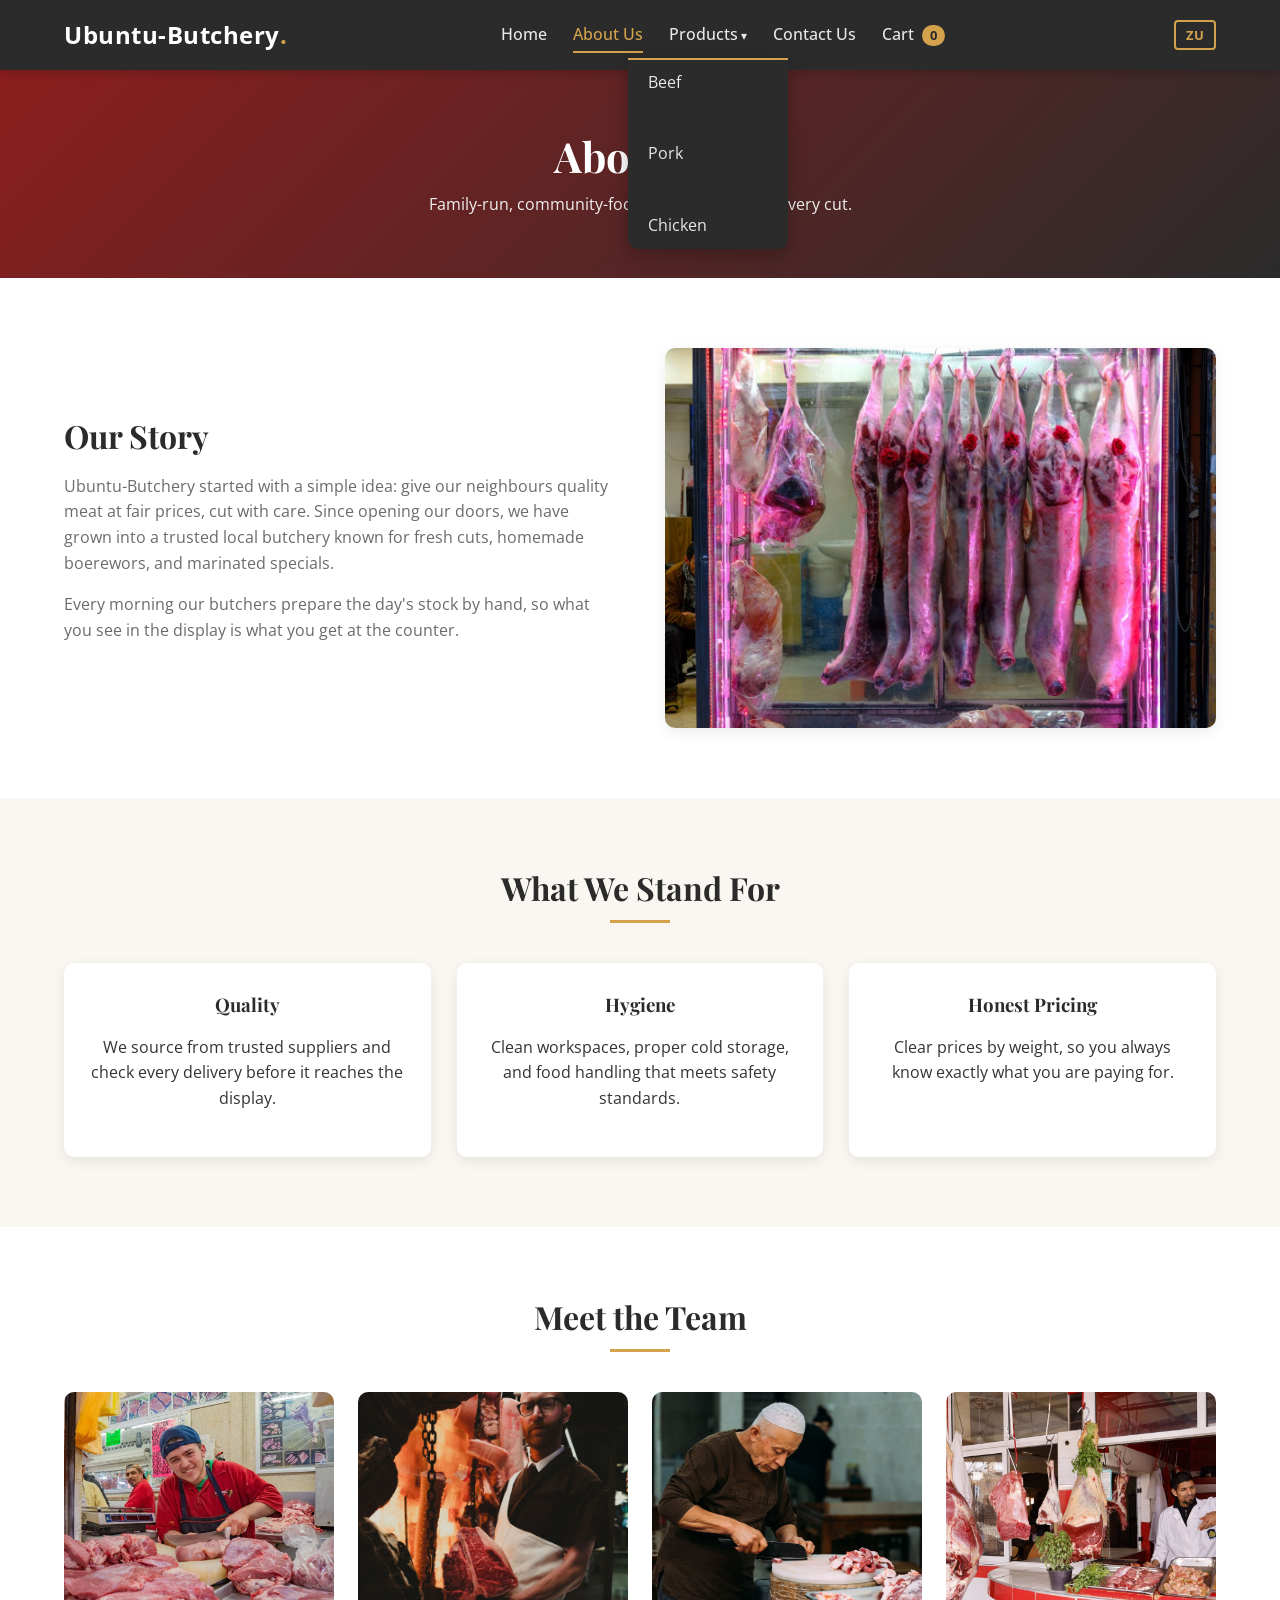
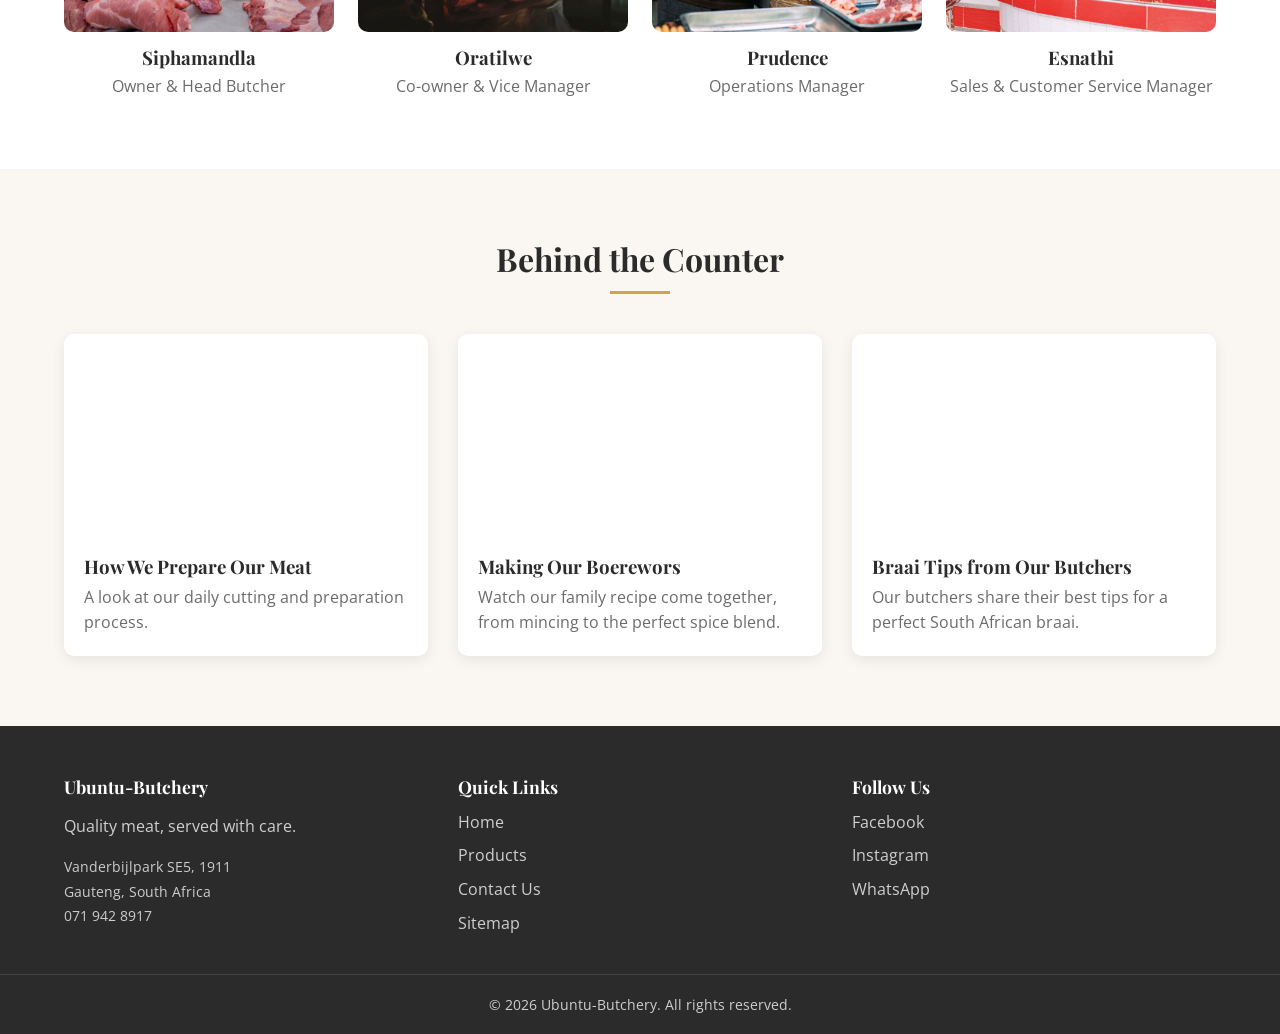
==== about.html @ 133f8650 "feat: plans 2-14 — Zulu toggle, fonts, favicon, hero image, sitemap, style guide, contact details, t" ====
<!DOCTYPE html>
<html lang="en">
<head>
    <meta charset="UTF-8">
    <meta name="viewport" content="width=device-width, initial-scale=1.0">
    <meta name="description" content="Learn about Ubuntu-Butchery, our story, our values, and the team behind our meat in Vanderbijlpark SE5.">
    <title>About Us | Ubuntu-Butchery</title>
    <link rel="icon" type="image/svg+xml" href="images/favicon.svg">
    <link rel="preconnect" href="https://fonts.googleapis.com">
    <link rel="preconnect" href="https://fonts.gstatic.com" crossorigin>
    <link href="https://fonts.googleapis.com/css2?family=Playfair+Display:wght@600;700&family=Open+Sans:wght@400;500;600&display=swap" rel="stylesheet">
    <link rel="stylesheet" href="css/style.css">
</head>
<body>

    <!-- Navigation -->
    <header class="site-header">
        <div class="container nav-wrapper">
            <a href="index.html" class="logo">Ubuntu-Butchery<span>.</span></a>
            <button class="menu-toggle" aria-label="Toggle navigation" aria-expanded="false">&#9776;</button>
            <nav class="main-nav" aria-label="Main navigation">
                <ul>
                    <li><a href="index.html" data-i18n="nav.home">Home</a></li>
                    <li><a href="about.html" class="active" data-i18n="nav.about">About Us</a></li>
                    <li class="has-dropdown">
                        <a href="products.html" aria-haspopup="true" aria-expanded="false" data-i18n="nav.products">Products</a>
                        <ul class="dropdown">
                            <li><a href="products.html#beef" data-i18n="nav.beef">Beef</a></li>
                            <li><a href="products.html#pork-chops" data-i18n="nav.pork">Pork</a></li>
                            <li><a href="products.html#chicken" data-i18n="nav.chicken">Chicken</a></li>
                        </ul>
                    </li>
                    <li><a href="contact.html" data-i18n="nav.contact">Contact Us</a></li>
                    <li><a href="products.html#cart" class="cart-link"><span data-i18n="nav.cart">Cart</span> <span class="cart-count">0</span></a></li>
                </ul>
            </nav>
            <button id="lang-toggle" class="lang-btn" aria-label="Switch to isiZulu" data-lang="en">ZU</button>
        </div>
    </header>

    <!-- Page Header -->
    <section class="page-header">
        <div class="container">
            <h1 data-i18n="about.header.h1">About Us</h1>
            <p data-i18n="about.header.p">Family-run, community-focused, and proud of every cut.</p>
        </div>
    </section>

    <!-- Story -->
    <section class="section">
        <div class="container split">
            <div class="split-text">
                <h2 data-i18n="about.story.h2">Our Story</h2>
                <p data-i18n="about.story.p1">Ubuntu-Butchery started with a simple idea: give our neighbours quality meat at fair prices, cut with care. Since opening our doors, we have grown into a trusted local butchery known for fresh cuts, homemade boerewors, and marinated specials.</p>
                <p data-i18n="about.story.p2">Every morning our butchers prepare the day's stock by hand, so what you see in the display is what you get at the counter.</p>
            </div>
            <div class="split-image">
                <img src="images/about-shop.jpg" alt="Inside Ubuntu-Butchery in Vanderbijlpark SE5">
            </div>
        </div>
    </section>

    <!-- Values -->
    <section class="section section-alt">
        <div class="container">
            <h2 class="section-title" data-i18n="about.values.title">What We Stand For</h2>
            <div class="features-grid">
                <div class="feature-card">
                    <h3 data-i18n="about.values.q.h">Quality</h3>
                    <p data-i18n="about.values.q.p">We source from trusted suppliers and check every delivery before it reaches the display.</p>
                </div>
                <div class="feature-card">
                    <h3 data-i18n="about.values.h.h">Hygiene</h3>
                    <p data-i18n="about.values.h.p">Clean workspaces, proper cold storage, and food handling that meets safety standards.</p>
                </div>
                <div class="feature-card">
                    <h3 data-i18n="about.values.p.h">Honest Pricing</h3>
                    <p data-i18n="about.values.p.p">Clear prices by weight, so you always know exactly what you are paying for.</p>
                </div>
            </div>
        </div>
    </section>

    <!-- Team -->
    <section class="section">
        <div class="container">
            <h2 class="section-title" data-i18n="about.team.title">Meet the Team</h2>
            <div class="team-grid">
                <div class="team-card">
                    <img src="images/owner2.jpg" alt="Siphamandla — Owner and Head Butcher at Ubuntu-Butchery">
                    <h3>Siphamandla</h3>
                    <p>Owner &amp; Head Butcher</p>
                </div>
                <div class="team-card">
                    <img src="images/owner1.jpg" alt="Oratilwe — Co-owner and Vice Manager at Ubuntu-Butchery">
                    <h3>Oratilwe</h3>
                    <p>Co-owner &amp; Vice Manager</p>
                </div>
                <div class="team-card">
                    <img src="images/butcher3.jpg" alt="Prudence — Operations Manager at Ubuntu-Butchery">
                    <h3>Prudence</h3>
                    <p>Operations Manager</p>
                </div>
                <div class="team-card">
                    <img src="images/counter.jpg" alt="Esnathi — Sales and Customer Service Manager at Ubuntu-Butchery">
                    <h3>Esnathi</h3>
                    <p>Sales &amp; Customer Service Manager</p>
                </div>
            </div>
        </div>
    </section>

    <!-- Videos -->
    <section class="section section-alt">
        <div class="container">
            <h2 class="section-title" data-i18n="about.video.title">Behind the Counter</h2>
            <div class="video-grid">
                <div class="video-card">
                    <iframe
                        src="https://www.youtube-nocookie.com/embed/WrOzwoMKzH4"
                        title="How We Prepare Our Meat — Ubuntu-Butchery"
                        loading="lazy"
                        allow="accelerometer; autoplay; clipboard-write; encrypted-media; gyroscope; picture-in-picture"
                        allowfullscreen>
                    </iframe>
                    <h3 data-i18n="about.video1.h">How We Prepare Our Meat</h3>
                    <p data-i18n="about.video1.p">A look at our daily cutting and preparation process.</p>
                </div>
                <div class="video-card">
                    <iframe
                        src="https://www.youtube-nocookie.com/embed/WZeI_nXt8nI"
                        title="Making Our Boerewors — Ubuntu-Butchery"
                        loading="lazy"
                        allow="accelerometer; autoplay; clipboard-write; encrypted-media; gyroscope; picture-in-picture"
                        allowfullscreen>
                    </iframe>
                    <h3 data-i18n="about.video2.h">Making Our Boerewors</h3>
                    <p data-i18n="about.video2.p">Watch our family recipe come together, from mincing to the perfect spice blend.</p>
                </div>
                <div class="video-card">
                    <iframe
                        src="https://www.youtube-nocookie.com/embed/9Z5yUQCzfNs"
                        title="Braai Tips from Our Butchers — Ubuntu-Butchery"
                        loading="lazy"
                        allow="accelerometer; autoplay; clipboard-write; encrypted-media; gyroscope; picture-in-picture"
                        allowfullscreen>
                    </iframe>
                    <h3 data-i18n="about.video3.h">Braai Tips from Our Butchers</h3>
                    <p data-i18n="about.video3.p">Our butchers share their best tips for a perfect South African braai.</p>
                </div>
            </div>
        </div>
    </section>

    <!-- Footer -->
    <footer class="site-footer">
        <div class="container footer-grid">
            <div>
                <h3>Ubuntu-Butchery</h3>
                <p>Quality meat, served with care.</p>
                <address>
                    Vanderbijlpark SE5, 1911<br>
                    Gauteng, South Africa<br>
                    <a href="tel:+27719428917">071 942 8917</a>
                </address>
            </div>
            <div>
                <h3 data-i18n="footer.quicklinks">Quick Links</h3>
                <ul>
                    <li><a href="index.html" data-i18n="nav.home">Home</a></li>
                    <li><a href="products.html" data-i18n="nav.products">Products</a></li>
                    <li><a href="contact.html" data-i18n="nav.contact">Contact Us</a></li>
                    <li><a href="sitemap.html">Sitemap</a></li>
                </ul>
            </div>
            <div>
                <h3 data-i18n="footer.followus">Follow Us</h3>
                <ul class="social-links">
                    <!-- TODO: add real link -->
                    <li><a href="#" target="_blank" rel="noopener noreferrer">Facebook</a></li>
                    <!-- TODO: add real link -->
                    <li><a href="#" target="_blank" rel="noopener noreferrer">Instagram</a></li>
                    <li><a href="https://wa.me/27719428917" target="_blank" rel="noopener noreferrer">WhatsApp</a></li>
                </ul>
            </div>
        </div>
        <div class="footer-bottom">
            <p data-i18n="footer.copyright">&copy; 2026 Ubuntu-Butchery. All rights reserved.</p>
        </div>
    </footer>

    <script src="js/script.js"></script>
    <script src="js/lang.js"></script>
</body>
</html>
---- css/style.css ----
/* ==========================================================
   Ubuntu-Butchery - Main Stylesheet
   ========================================================== */

/* ---------- Base & Variables ---------- */
:root {
    --primary: #8b1e1e;
    --primary-dark: #6a1515;
    --accent: #d4a24c;
    --dark: #2b2b2b;
    --text: #333333;
    --muted: #6b6b6b;
    --light: #faf7f2;
    --white: #ffffff;
    --border: #e6dfd3;
    --success: #2e7d32;
    --radius: 10px;
    --shadow: 0 4px 14px rgba(0, 0, 0, 0.08);
    --transition: 0.25s ease;
}

*,
*::before,
*::after {
    box-sizing: border-box;
}

[hidden],
.is-hidden {
    display: none !important;
}

html {
    scroll-behavior: smooth;
    scroll-padding-top: 90px;
}

body {
    margin: 0;
    font-family: "Open Sans", "Segoe UI", Roboto, Arial, sans-serif;
    color: var(--text);
    background: var(--white);
    line-height: 1.6;
}

img {
    max-width: 100%;
    display: block;
}

a {
    color: var(--primary);
    text-decoration: none;
    transition: color var(--transition);
}

a:hover {
    color: var(--primary-dark);
}

h1, h2, h3 {
    line-height: 1.25;
    color: var(--dark);
    margin-top: 0;
    font-family: "Playfair Display", Georgia, serif;
}

.container {
    width: 90%;
    max-width: 1200px;
    margin: 0 auto;
}

.section {
    padding: 70px 0;
}

.section-alt {
    background: var(--light);
}

.section-title {
    text-align: center;
    font-size: 2rem;
    margin-bottom: 40px;
}

.section-title::after {
    content: "";
    display: block;
    width: 60px;
    height: 3px;
    background: var(--accent);
    margin: 12px auto 0;
}

/* ---------- Buttons ---------- */
.btn {
    display: inline-block;
    padding: 12px 26px;
    border-radius: 6px;
    font-weight: 600;
    font-size: 1rem;
    border: 2px solid transparent;
    cursor: pointer;
    transition: all var(--transition);
    text-align: center;
}

.btn-primary {
    background: var(--primary);
    color: var(--white);
}

.btn-primary:hover {
    background: var(--primary-dark);
    color: var(--white);
}

.btn-outline {
    background: transparent;
    border-color: var(--white);
    color: var(--white);
}

.btn-outline:hover {
    background: var(--white);
    color: var(--dark);
}

.btn-block {
    display: block;
    width: 100%;
}

.btn:disabled {
    opacity: 0.6;
    cursor: not-allowed;
}

/* ---------- Header & Navigation ---------- */
.site-header {
    background: var(--dark);
    position: sticky;
    top: 0;
    z-index: 100;
    box-shadow: 0 2px 10px rgba(0, 0, 0, 0.2);
}

.nav-wrapper {
    display: flex;
    justify-content: space-between;
    align-items: center;
    height: 70px;
}

.logo {
    color: var(--white);
    font-size: 1.5rem;
    font-weight: 700;
    letter-spacing: 0.5px;
}

.logo span {
    color: var(--accent);
}

.logo:hover {
    color: var(--white);
}

.main-nav ul {
    list-style: none;
    display: flex;
    gap: 26px;
    margin: 0;
    padding: 0;
}

.main-nav a {
    color: #e8e8e8;
    font-weight: 500;
    padding: 6px 0;
    border-bottom: 2px solid transparent;
}

.main-nav a:hover,
.main-nav a.active {
    color: var(--accent);
    border-bottom-color: var(--accent);
}

/* ---------- Dropdown ---------- */
.has-dropdown {
    position: relative;
}

.has-dropdown > a::after {
    content: " ▾";
    font-size: 0.75rem;
}

.dropdown {
    display: none;
    position: absolute;
    top: calc(100% + 10px);
    left: 50%;
    transform: translateX(-50%);
    background: var(--dark);
    border-top: 2px solid var(--accent);
    border-radius: 0 0 var(--radius) var(--radius);
    min-width: 160px;
    box-shadow: 0 6px 18px rgba(0,0,0,0.25);
    z-index: 200;
    padding: 6px 0;
    list-style: none;
    margin: 0;
    flex-direction: column;
    gap: 0;
}

.dropdown li {
    width: 100%;
}

.dropdown a {
    display: block;
    padding: 10px 20px;
    color: #e8e8e8;
    border-bottom: none;
    font-weight: 400;
    white-space: nowrap;
}

.dropdown a:hover {
    background: rgba(255,255,255,0.08);
    color: var(--accent);
    border-bottom: none;
}

/* Open on hover (desktop) and focus-within (keyboard) */
.has-dropdown:hover .dropdown,
.has-dropdown:focus-within .dropdown {
    display: flex;
}

.cart-count {
    display: inline-block;
    background: var(--accent);
    color: var(--dark);
    border-radius: 999px;
    padding: 0 8px;
    font-size: 0.8rem;
    font-weight: 700;
    margin-left: 4px;
}

.menu-toggle {
    display: none;
    background: none;
    border: none;
    color: var(--white);
    font-size: 1.8rem;
    cursor: pointer;
}

/* ---------- Hero ---------- */
.hero {
    min-height: 80vh;
    display: flex;
    align-items: center;
    justify-content: center;
    text-align: center;
    color: var(--white);
    background:
        linear-gradient(rgba(0, 0, 0, 0.55), rgba(0, 0, 0, 0.7)),
        url("../images/hero-meat-board.jpg") center/cover no-repeat;
    padding: 40px 20px;
}

.hero-content {
    max-width: 720px;
}

.hero h1 {
    color: var(--white);
    font-size: 3rem;
    margin-bottom: 16px;
}

.hero p {
    font-size: 1.15rem;
    margin-bottom: 30px;
    color: #f0f0f0;
}

.hero-buttons {
    display: flex;
    gap: 14px;
    justify-content: center;
    flex-wrap: wrap;
}

/* ---------- Page Header ---------- */
.page-header {
    background: linear-gradient(135deg, var(--primary), var(--dark));
    color: var(--white);
    text-align: center;
    padding: 60px 20px;
}

.page-header h1 {
    color: var(--white);
    font-size: 2.6rem;
    margin-bottom: 10px;
}

.page-header p {
    margin: 0;
    color: #f0f0f0;
}

/* ---------- Features (Home & About) ---------- */
.features-grid {
    display: grid;
    grid-template-columns: repeat(auto-fit, minmax(240px, 1fr));
    gap: 26px;
}

.feature-card {
    background: var(--white);
    padding: 30px 24px;
    border-radius: var(--radius);
    box-shadow: var(--shadow);
    text-align: center;
    transition: transform var(--transition);
}

.feature-card:hover {
    transform: translateY(-4px);
}

.feature-icon {
    font-size: 2.4rem;
    margin-bottom: 10px;
}

/* ---------- Featured Products (Home) ---------- */
.featured-grid {
    display: grid;
    grid-template-columns: repeat(auto-fit, minmax(280px, 1fr));
    gap: 26px;
}

.featured-card {
    background: var(--white);
    border-radius: var(--radius);
    overflow: hidden;
    box-shadow: var(--shadow);
    transition: transform var(--transition);
}

.featured-card:hover {
    transform: translateY(-4px);
}

.featured-card img {
    width: 100%;
    height: 220px;
    object-fit: cover;
}

.featured-body {
    padding: 20px;
}

.featured-body h3 {
    margin-bottom: 8px;
}

.featured-body p {
    color: var(--muted);
    margin-bottom: 12px;
}

/* ---------- Split Layout (About) ---------- */
.split {
    display: grid;
    grid-template-columns: 1fr 1fr;
    gap: 50px;
    align-items: center;
}

.split-image img {
    width: 100%;
    height: 380px;
    object-fit: cover;
    border-radius: var(--radius);
    box-shadow: var(--shadow);
}

.split-text h2 {
    font-size: 2rem;
    margin-bottom: 18px;
}

.split-text p {
    color: var(--muted);
}

/* ---------- Team ---------- */
.team-grid {
    display: grid;
    grid-template-columns: repeat(auto-fit, minmax(220px, 1fr));
    gap: 30px;
}

.team-card {
    text-align: center;
}

.team-card img {
    width: 100%;
    height: 240px;
    object-fit: cover;
    border-radius: var(--radius);
    margin-bottom: 14px;
}

.team-card h3 {
    margin-bottom: 4px;
}

.team-card p {
    color: var(--muted);
    margin: 0;
}

/* ---------- Product Category Filter ---------- */
.category-bar {
    background: var(--white);
    border-bottom: 1px solid var(--border);
    padding: 20px 0;
    position: sticky;
    top: 70px;
    z-index: 50;
}

.category-bar .container {
    display: flex;
    gap: 10px;
    flex-wrap: wrap;
    justify-content: center;
}

.filter-btn {
    background: var(--light);
    border: 1px solid var(--border);
    padding: 8px 20px;
    border-radius: 999px;
    cursor: pointer;
    font-weight: 500;
    color: var(--text);
    transition: all var(--transition);
}

.filter-btn:hover {
    border-color: var(--primary);
    color: var(--primary);
}

.filter-btn.active {
    background: var(--primary);
    border-color: var(--primary);
    color: var(--white);
}

/* ---------- Product Grid & Cards ---------- */
.product-grid {
    display: grid;
    grid-template-columns: repeat(auto-fill, minmax(280px, 1fr));
    gap: 28px;
}

.product-card {
    background: var(--white);
    border-radius: var(--radius);
    overflow: hidden;
    box-shadow: var(--shadow);
    display: flex;
    flex-direction: column;
    transition: transform var(--transition), box-shadow var(--transition);
    scroll-margin-top: 170px;
}

.product-card:hover {
    transform: translateY(-4px);
    box-shadow: 0 8px 22px rgba(0, 0, 0, 0.12);
}

.product-card.highlight {
    outline: 3px solid var(--accent);
}

.product-card img {
    width: 100%;
    height: 200px;
    object-fit: cover;
}

.product-info {
    padding: 20px;
    display: flex;
    flex-direction: column;
    gap: 8px;
    flex: 1;
}

.product-name {
    font-size: 1.25rem;
    margin: 0;
}

.product-desc {
    color: var(--muted);
    font-size: 0.95rem;
    margin: 0;
}

.product-price-per-kg {
    font-weight: 600;
    color: var(--primary);
    margin: 4px 0 0;
}

.product-info label {
    font-size: 0.9rem;
    font-weight: 600;
    margin-top: 6px;
}

.weight-select {
    width: 100%;
    padding: 10px;
    border: 1px solid var(--border);
    border-radius: 6px;
    font-size: 1rem;
    background: var(--white);
}

.product-total {
    margin: 6px 0 0;
    font-size: 1.05rem;
}

.total-price {
    color: var(--dark);
    font-size: 1.2rem;
}

.product-actions {
    display: flex;
    gap: 10px;
    margin-top: auto;
    padding-top: 10px;
}

.qty-input {
    width: 70px;
    padding: 10px;
    border: 1px solid var(--border);
    border-radius: 6px;
    font-size: 1rem;
    text-align: center;
}

.add-to-cart {
    flex: 1;
    padding: 10px 14px;
}

.add-to-cart.added {
    background: var(--success);
}

/* ---------- Cart & Order ---------- */
.cart-wrapper {
    display: grid;
    grid-template-columns: 1.2fr 1fr;
    gap: 40px;
    align-items: start;
}

.cart-items,
.cart-summary {
    background: var(--white);
    border-radius: var(--radius);
    box-shadow: var(--shadow);
    padding: 26px;
}

.cart-empty {
    text-align: center;
    color: var(--muted);
    padding: 30px 0;
    margin: 0;
}

.cart-table {
    width: 100%;
    border-collapse: collapse;
}

.cart-table th,
.cart-table td {
    text-align: left;
    padding: 12px 8px;
    border-bottom: 1px solid var(--border);
    font-size: 0.95rem;
}

.cart-table th {
    color: var(--dark);
    font-weight: 600;
}

.qty-controls {
    display: flex;
    align-items: center;
    gap: 6px;
}

.qty-btn,
.cart-remove {
    background: var(--light);
    border: 1px solid var(--border);
    border-radius: 4px;
    padding: 2px 9px;
    cursor: pointer;
    font-size: 1rem;
}

.qty-btn:hover,
.cart-remove:hover {
    border-color: var(--primary);
    color: var(--primary);
}

.cart-remove {
    color: #b00020;
}

.cart-summary h3 {
    margin-bottom: 6px;
}

.cart-total {
    font-size: 1.8rem;
    font-weight: 700;
    color: var(--primary);
    margin: 0 0 20px;
}

.form-group {
    margin-bottom: 16px;
}

.form-group label {
    display: block;
    font-weight: 600;
    margin-bottom: 6px;
    font-size: 0.95rem;
}

.form-group input,
.form-group select,
.form-group textarea {
    width: 100%;
    padding: 11px 12px;
    border: 1px solid var(--border);
    border-radius: 6px;
    font-family: inherit;
    font-size: 1rem;
    transition: border-color var(--transition);
}

.form-group input:focus,
.form-group select:focus,
.form-group textarea:focus {
    outline: none;
    border-color: var(--primary);
    box-shadow: 0 0 0 3px rgba(139, 30, 30, 0.12);
}

.form-group .field-error {
    border-color: #b00020;
}

.form-note {
    font-size: 0.85rem;
    color: var(--muted);
    text-align: center;
    margin-top: 12px;
}

.form-status {
    margin-top: 14px;
    font-weight: 600;
    min-height: 1.4em;
}

.form-status.success {
    color: var(--success);
}

.form-status.error {
    color: #b00020;
}

/* ---------- Contact ---------- */
.contact-grid {
    display: grid;
    grid-template-columns: 1fr 1.2fr;
    gap: 50px;
}

.contact-info h2,
.contact-form-wrapper h2 {
    font-size: 1.8rem;
    margin-bottom: 24px;
}

.info-block {
    margin-bottom: 24px;
    padding-left: 16px;
    border-left: 3px solid var(--accent);
}

.info-block h3 {
    font-size: 1.05rem;
    margin-bottom: 4px;
}

.info-block p {
    margin: 0;
    color: var(--muted);
}

.hours-table {
    border-collapse: collapse;
    color: var(--muted);
}

.hours-table td {
    padding: 4px 24px 4px 0;
}

.contact-form-wrapper {
    background: var(--light);
    padding: 34px;
    border-radius: var(--radius);
    box-shadow: var(--shadow);
}

.map-section iframe {
    display: block;
}

/* ---------- Footer ---------- */
.site-footer {
    background: var(--dark);
    color: #cfcfcf;
    padding-top: 50px;
}

.footer-grid {
    display: grid;
    grid-template-columns: repeat(auto-fit, minmax(200px, 1fr));
    gap: 30px;
    padding-bottom: 30px;
}

.site-footer h3 {
    color: var(--white);
    font-size: 1.1rem;
    margin-bottom: 12px;
}

.site-footer ul {
    list-style: none;
    padding: 0;
    margin: 0;
}

.site-footer li {
    margin-bottom: 8px;
}

.site-footer a {
    color: #cfcfcf;
}

.site-footer a:hover {
    color: var(--accent);
}

.footer-bottom {
    border-top: 1px solid #444;
    text-align: center;
    padding: 18px 0;
    font-size: 0.9rem;
}

.footer-bottom p {
    margin: 0;
}

/* ---------- Responsive ---------- */
@media (max-width: 900px) {
    .cart-wrapper,
    .contact-grid,
    .split {
        grid-template-columns: 1fr;
    }

    .split-image img {
        height: 300px;
    }
}

@media (max-width: 768px) {
    .menu-toggle {
        display: block;
    }

    .main-nav {
        display: none;
        position: absolute;
        top: 70px;
        left: 0;
        right: 0;
        background: var(--dark);
        padding: 10px 0 20px;
    }

    .main-nav.open {
        display: block;
    }

    .main-nav ul {
        flex-direction: column;
        align-items: center;
        gap: 14px;
    }

    /* Dropdown inside mobile menu */
    .has-dropdown > a::after {
        content: " ▾";
    }

    .dropdown {
        position: static;
        transform: none;
        display: none;
        background: rgba(255,255,255,0.05);
        border-top: 1px solid rgba(255,255,255,0.1);
        border-radius: 0;
        box-shadow: none;
        min-width: 0;
        width: 100%;
        padding: 0;
    }

    .has-dropdown.open .dropdown {
        display: flex;
    }

    .dropdown a {
        padding: 10px 30px;
        font-size: 0.95rem;
    }

    .hero h1 {
        font-size: 2.2rem;
    }

    .page-header h1 {
        font-size: 2rem;
    }

    .category-bar {
        top: 70px;
    }

    .section {
        padding: 50px 0;
    }
}

@media (max-width: 480px) {
    .product-grid {
        grid-template-columns: 1fr;
    }

    .cart-table th:nth-child(2),
    .cart-table td:nth-child(2) {
        display: none;
    }

    .contact-form-wrapper {
        padding: 22px;
    }
}


/* ---------- Videos (About page) ---------- */
.video-grid {
    display: grid;
    grid-template-columns: repeat(auto-fit, minmax(300px, 1fr));
    gap: 30px;
}

.video-card {
    background: var(--white);
    border-radius: var(--radius);
    overflow: hidden;
    box-shadow: var(--shadow);
}

.video-card iframe {
    width: 100%;
    aspect-ratio: 16 / 9;
    height: auto;
    border: 0;
    display: block;
}

.video-card h3 {
    margin: 16px 20px 6px;
}

.video-card p {
    margin: 0 20px 20px;
    color: var(--muted);
}

/* ---------- Language Toggle Button ---------- */
.lang-btn {
    background: transparent;
    border: 2px solid var(--accent);
    color: var(--accent);
    font-family: "Open Sans", sans-serif;
    font-size: 0.8rem;
    font-weight: 700;
    padding: 4px 10px;
    border-radius: 4px;
    cursor: pointer;
    margin-left: 16px;
    transition: background var(--transition), color var(--transition);
    flex-shrink: 0;
}

.lang-btn:hover {
    background: var(--accent);
    color: var(--dark);
}

/* ---------- Services List (Home page) ---------- */
.services-list {
    list-style: none;
    padding: 0;
    margin: 0 auto;
    max-width: 700px;
    display: flex;
    flex-direction: column;
    gap: 14px;
}

.services-list li {
    padding: 14px 20px 14px 48px;
    background: var(--white);
    border-radius: var(--radius);
    border-left: 4px solid var(--accent);
    box-shadow: var(--shadow);
    position: relative;
    font-size: 1rem;
}

.services-list li::before {
    content: "✓";
    position: absolute;
    left: 16px;
    color: var(--accent);
    font-weight: 700;
}

/* ---------- Useful Links List (Home page) ---------- */
.useful-links-list {
    list-style: none;
    padding: 0;
    margin: 0 auto;
    max-width: 800px;
    display: flex;
    flex-direction: column;
    gap: 10px;
}

.useful-links-list li a {
    display: block;
    padding: 12px 18px;
    background: var(--white);
    border-radius: var(--radius);
    border-left: 4px solid var(--primary);
    box-shadow: var(--shadow);
    color: var(--primary);
    font-weight: 500;
    transition: background var(--transition), color var(--transition);
}

.useful-links-list li a:hover {
    background: var(--primary);
    color: var(--white);
}

/* ---------- Address in footer ---------- */
.site-footer address {
    font-style: normal;
    color: #ccc;
    font-size: 0.9rem;
    line-height: 1.7;
    margin-top: 8px;
}

.site-footer address a {
    color: #ccc;
}

.site-footer address a:hover {
    color: var(--accent);
}

/* ---------- Team grid 4 cards ---------- */
.team-grid {
    display: grid;
    grid-template-columns: repeat(auto-fit, minmax(180px, 1fr));
    gap: 24px;
}

/* ---------- Sitemap page ---------- */
.sitemap-grid {
    display: grid;
    grid-template-columns: repeat(auto-fit, minmax(220px, 1fr));
    gap: 28px;
}

.sitemap-group {
    background: var(--white);
    border-radius: var(--radius);
    padding: 24px;
    box-shadow: var(--shadow);
    border-top: 3px solid var(--accent);
}

.sitemap-group h2 {
    font-size: 1.1rem;
    margin-bottom: 14px;
    color: var(--dark);
}

.sitemap-group ul {
    list-style: disc;
    padding-left: 18px;
    margin: 0;
}

.sitemap-group li {
    margin-bottom: 6px;
    font-size: 0.95rem;
    color: var(--text);
}
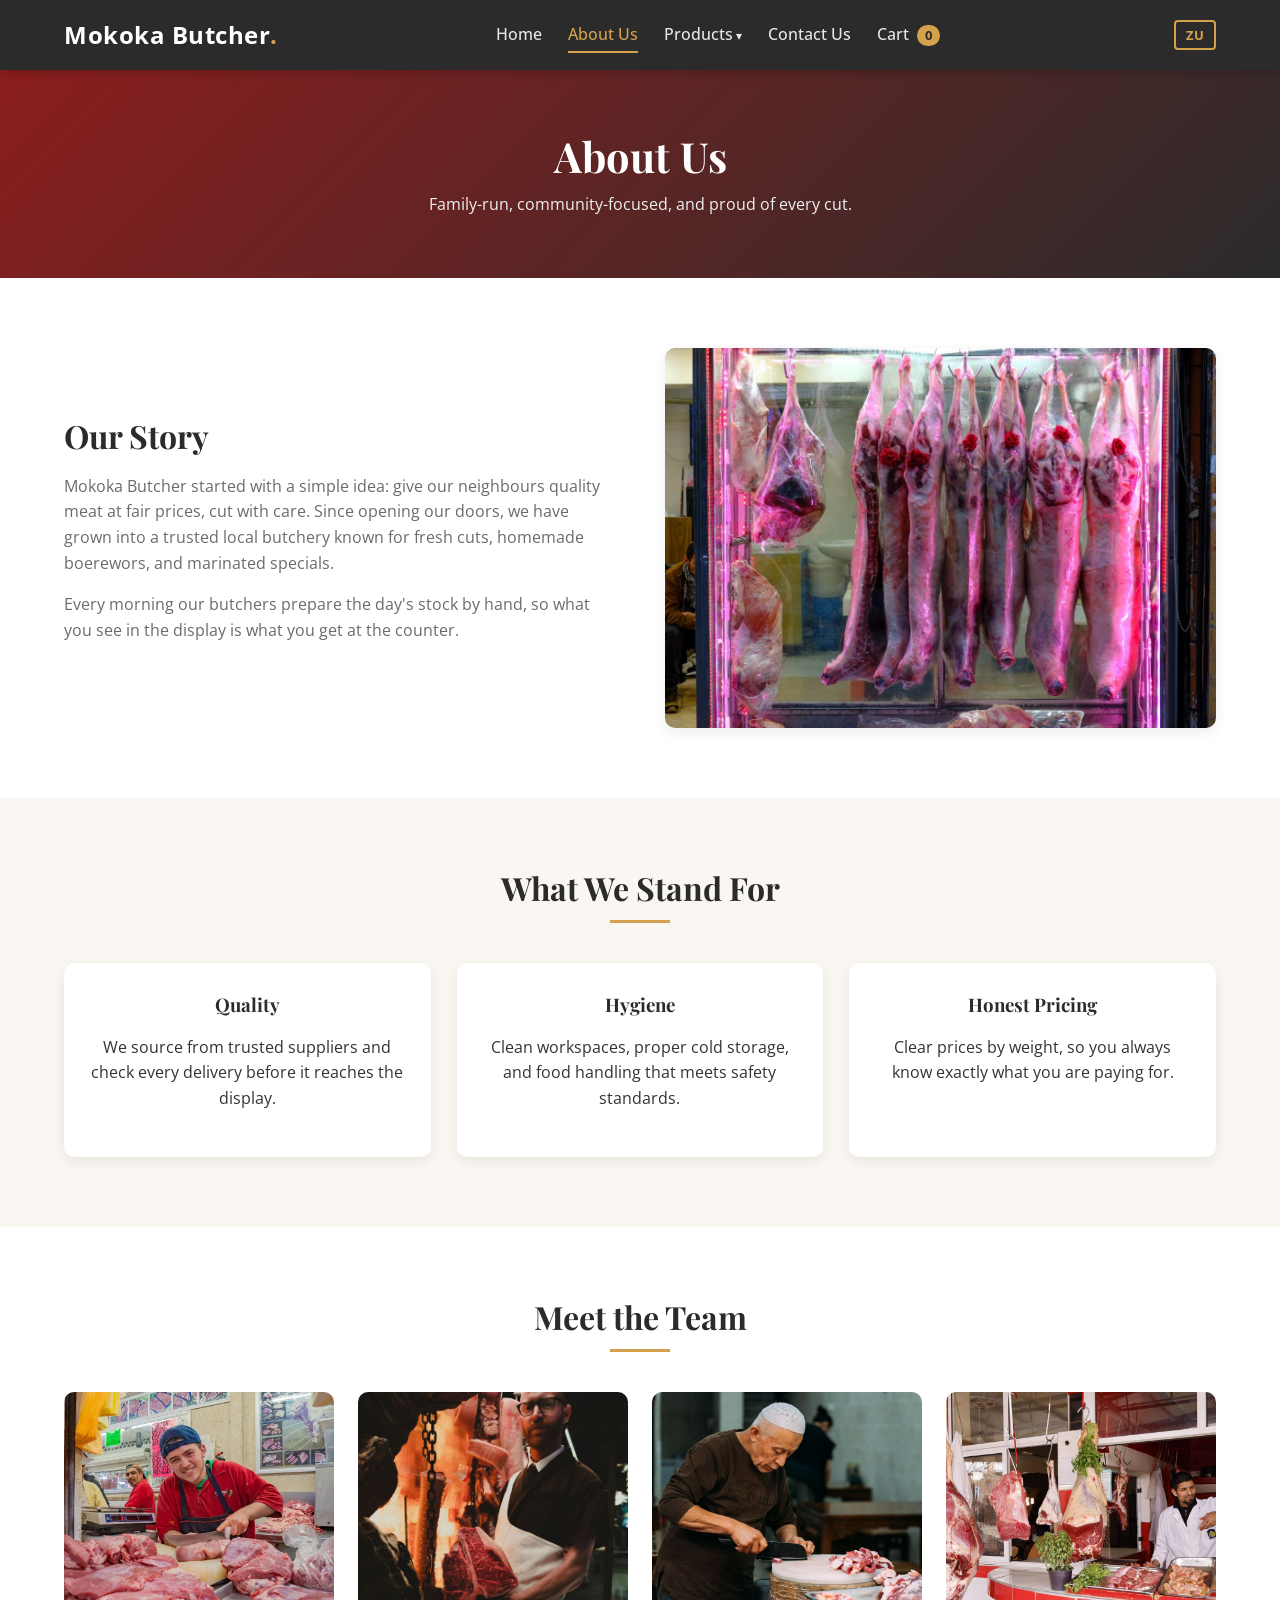
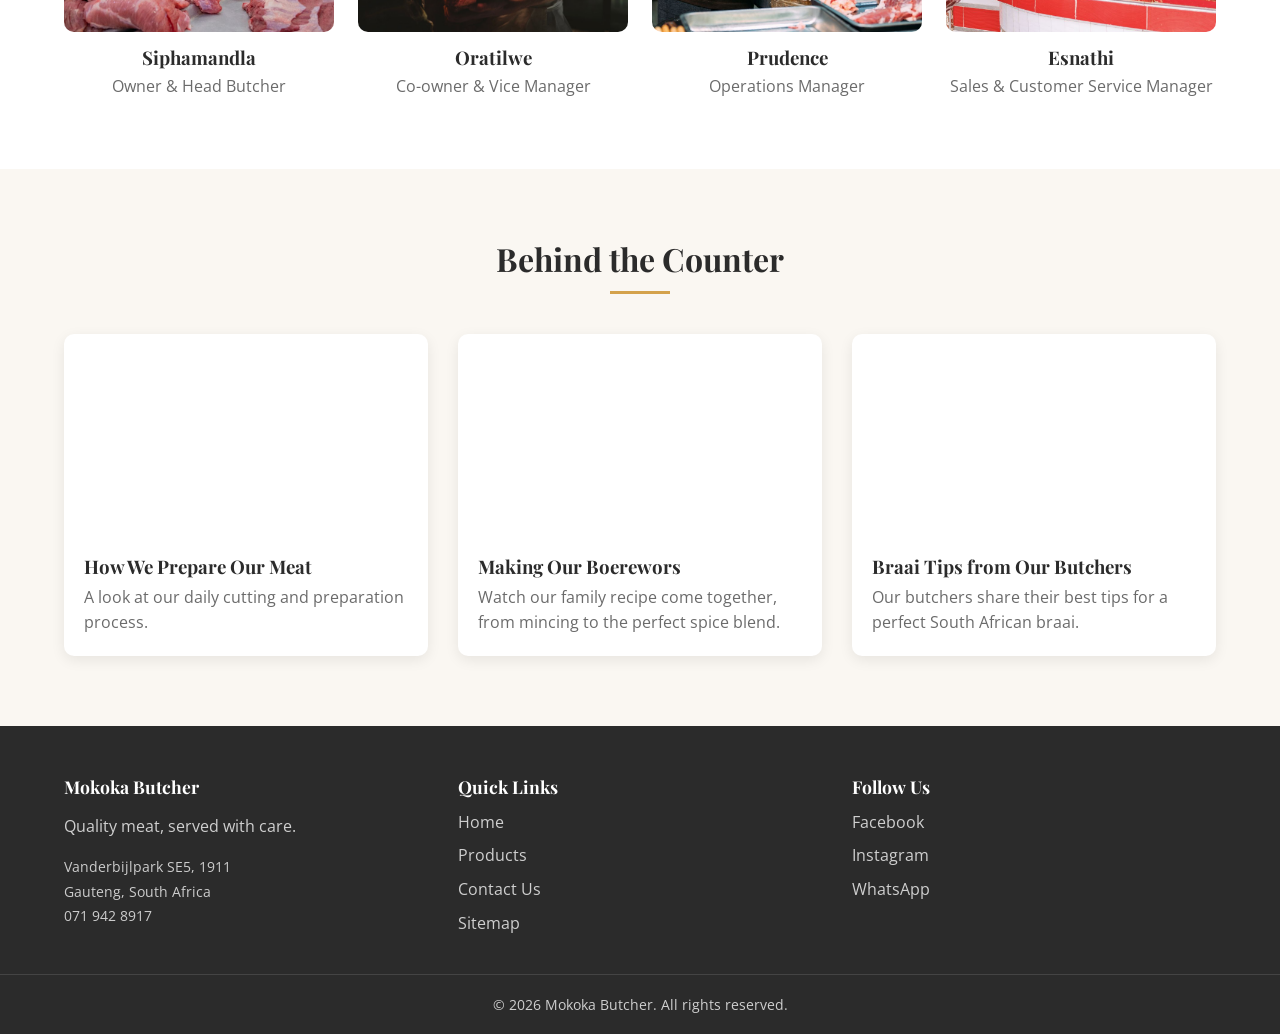
==== commit 82408d76: "Part 1: rename Ubuntu-Butchery to Mokoka Butcher across all files" ====
--- a/about.html
+++ b/about.html
@@ -3,8 +3,8 @@
 <head>
     <meta charset="UTF-8">
     <meta name="viewport" content="width=device-width, initial-scale=1.0">
-    <meta name="description" content="Learn about Ubuntu-Butchery, our story, our values, and the team behind our meat in Vanderbijlpark SE5.">
-    <title>About Us | Ubuntu-Butchery</title>
+    <meta name="description" content="Learn about Mokoka Butcher, our story, our values, and the team behind our meat in Vanderbijlpark SE5.">
+    <title>About Us | Mokoka Butcher</title>
     <link rel="icon" type="image/svg+xml" href="images/favicon.svg">
     <link rel="preconnect" href="https://fonts.googleapis.com">
     <link rel="preconnect" href="https://fonts.gstatic.com" crossorigin>
@@ -16,7 +16,7 @@
     <!-- Navigation -->
     <header class="site-header">
         <div class="container nav-wrapper">
-            <a href="index.html" class="logo">Ubuntu-Butchery<span>.</span></a>
+            <a href="index.html" class="logo">Mokoka Butcher<span>.</span></a>
             <button class="menu-toggle" aria-label="Toggle navigation" aria-expanded="false">&#9776;</button>
             <nav class="main-nav" aria-label="Main navigation">
                 <ul>
@@ -51,11 +51,11 @@
         <div class="container split">
             <div class="split-text">
                 <h2 data-i18n="about.story.h2">Our Story</h2>
-                <p data-i18n="about.story.p1">Ubuntu-Butchery started with a simple idea: give our neighbours quality meat at fair prices, cut with care. Since opening our doors, we have grown into a trusted local butchery known for fresh cuts, homemade boerewors, and marinated specials.</p>
+                <p data-i18n="about.story.p1">Mokoka Butcher started with a simple idea: give our neighbours quality meat at fair prices, cut with care. Since opening our doors, we have grown into a trusted local butchery known for fresh cuts, homemade boerewors, and marinated specials.</p>
                 <p data-i18n="about.story.p2">Every morning our butchers prepare the day's stock by hand, so what you see in the display is what you get at the counter.</p>
             </div>
             <div class="split-image">
-                <img src="images/about-shop.jpg" alt="Inside Ubuntu-Butchery in Vanderbijlpark SE5">
+                <img src="images/about-shop.jpg" alt="Inside Mokoka Butcher in Vanderbijlpark SE5">
             </div>
         </div>
     </section>
@@ -87,22 +87,22 @@
             <h2 class="section-title" data-i18n="about.team.title">Meet the Team</h2>
             <div class="team-grid">
                 <div class="team-card">
-                    <img src="images/owner2.jpg" alt="Siphamandla — Owner and Head Butcher at Ubuntu-Butchery">
+                    <img src="images/owner2.jpg" alt="Siphamandla — Owner and Head Butcher at Mokoka Butcher">
                     <h3>Siphamandla</h3>
                     <p>Owner &amp; Head Butcher</p>
                 </div>
                 <div class="team-card">
-                    <img src="images/owner1.jpg" alt="Oratilwe — Co-owner and Vice Manager at Ubuntu-Butchery">
+                    <img src="images/owner1.jpg" alt="Oratilwe — Co-owner and Vice Manager at Mokoka Butcher">
                     <h3>Oratilwe</h3>
                     <p>Co-owner &amp; Vice Manager</p>
                 </div>
                 <div class="team-card">
-                    <img src="images/butcher3.jpg" alt="Prudence — Operations Manager at Ubuntu-Butchery">
+                    <img src="images/butcher3.jpg" alt="Prudence — Operations Manager at Mokoka Butcher">
                     <h3>Prudence</h3>
                     <p>Operations Manager</p>
                 </div>
                 <div class="team-card">
-                    <img src="images/counter.jpg" alt="Esnathi — Sales and Customer Service Manager at Ubuntu-Butchery">
+                    <img src="images/counter.jpg" alt="Esnathi — Sales and Customer Service Manager at Mokoka Butcher">
                     <h3>Esnathi</h3>
                     <p>Sales &amp; Customer Service Manager</p>
                 </div>
@@ -118,7 +118,7 @@
                 <div class="video-card">
                     <iframe
                         src="https://www.youtube-nocookie.com/embed/WrOzwoMKzH4"
-                        title="How We Prepare Our Meat — Ubuntu-Butchery"
+                        title="How We Prepare Our Meat — Mokoka Butcher"
                         loading="lazy"
                         allow="accelerometer; autoplay; clipboard-write; encrypted-media; gyroscope; picture-in-picture"
                         allowfullscreen>
@@ -129,7 +129,7 @@
                 <div class="video-card">
                     <iframe
                         src="https://www.youtube-nocookie.com/embed/WZeI_nXt8nI"
-                        title="Making Our Boerewors — Ubuntu-Butchery"
+                        title="Making Our Boerewors — Mokoka Butcher"
                         loading="lazy"
                         allow="accelerometer; autoplay; clipboard-write; encrypted-media; gyroscope; picture-in-picture"
                         allowfullscreen>
@@ -140,7 +140,7 @@
                 <div class="video-card">
                     <iframe
                         src="https://www.youtube-nocookie.com/embed/9Z5yUQCzfNs"
-                        title="Braai Tips from Our Butchers — Ubuntu-Butchery"
+                        title="Braai Tips from Our Butchers — Mokoka Butcher"
                         loading="lazy"
                         allow="accelerometer; autoplay; clipboard-write; encrypted-media; gyroscope; picture-in-picture"
                         allowfullscreen>
@@ -156,7 +156,7 @@
     <footer class="site-footer">
         <div class="container footer-grid">
             <div>
-                <h3>Ubuntu-Butchery</h3>
+                <h3>Mokoka Butcher</h3>
                 <p>Quality meat, served with care.</p>
                 <address>
                     Vanderbijlpark SE5, 1911<br>
@@ -185,7 +185,7 @@
             </div>
         </div>
         <div class="footer-bottom">
-            <p data-i18n="footer.copyright">&copy; 2026 Ubuntu-Butchery. All rights reserved.</p>
+            <p data-i18n="footer.copyright">&copy; 2026 Mokoka Butcher. All rights reserved.</p>
         </div>
     </footer>
 
--- a/css/style.css
+++ b/css/style.css
@@ -1,5 +1,5 @@
 /* ==========================================================
-   Ubuntu-Butchery - Main Stylesheet
+   Mokoka Butcher - Main Stylesheet
    ========================================================== */
 
 /* ---------- Base & Variables ---------- */
@@ -201,7 +201,11 @@
 }
 
 .dropdown {
-    display: none;
+    display: flex;
+    flex-direction: column;
+    visibility: hidden;
+    opacity: 0;
+    pointer-events: none;
     position: absolute;
     top: calc(100% + 10px);
     left: 50%;
@@ -215,8 +219,8 @@
     padding: 6px 0;
     list-style: none;
     margin: 0;
-    flex-direction: column;
     gap: 0;
+    transition: opacity var(--transition), visibility var(--transition);
 }
 
 .dropdown li {
@@ -241,7 +245,9 @@
 /* Open on hover (desktop) and focus-within (keyboard) */
 .has-dropdown:hover .dropdown,
 .has-dropdown:focus-within .dropdown {
-    display: flex;
+    visibility: visible;
+    opacity: 1;
+    pointer-events: auto;
 }
 
 .cart-count {
@@ -861,7 +867,11 @@
     .dropdown {
         position: static;
         transform: none;
-        display: none;
+        visibility: hidden;
+        opacity: 0;
+        pointer-events: none;
+        max-height: 0;
+        overflow: hidden;
         background: rgba(255,255,255,0.05);
         border-top: 1px solid rgba(255,255,255,0.1);
         border-radius: 0;
@@ -869,10 +879,14 @@
         min-width: 0;
         width: 100%;
         padding: 0;
+        transition: opacity var(--transition), visibility var(--transition), max-height 0.3s ease;
     }
 
     .has-dropdown.open .dropdown {
-        display: flex;
+        visibility: visible;
+        opacity: 1;
+        pointer-events: auto;
+        max-height: 200px;
     }
 
     .dropdown a {
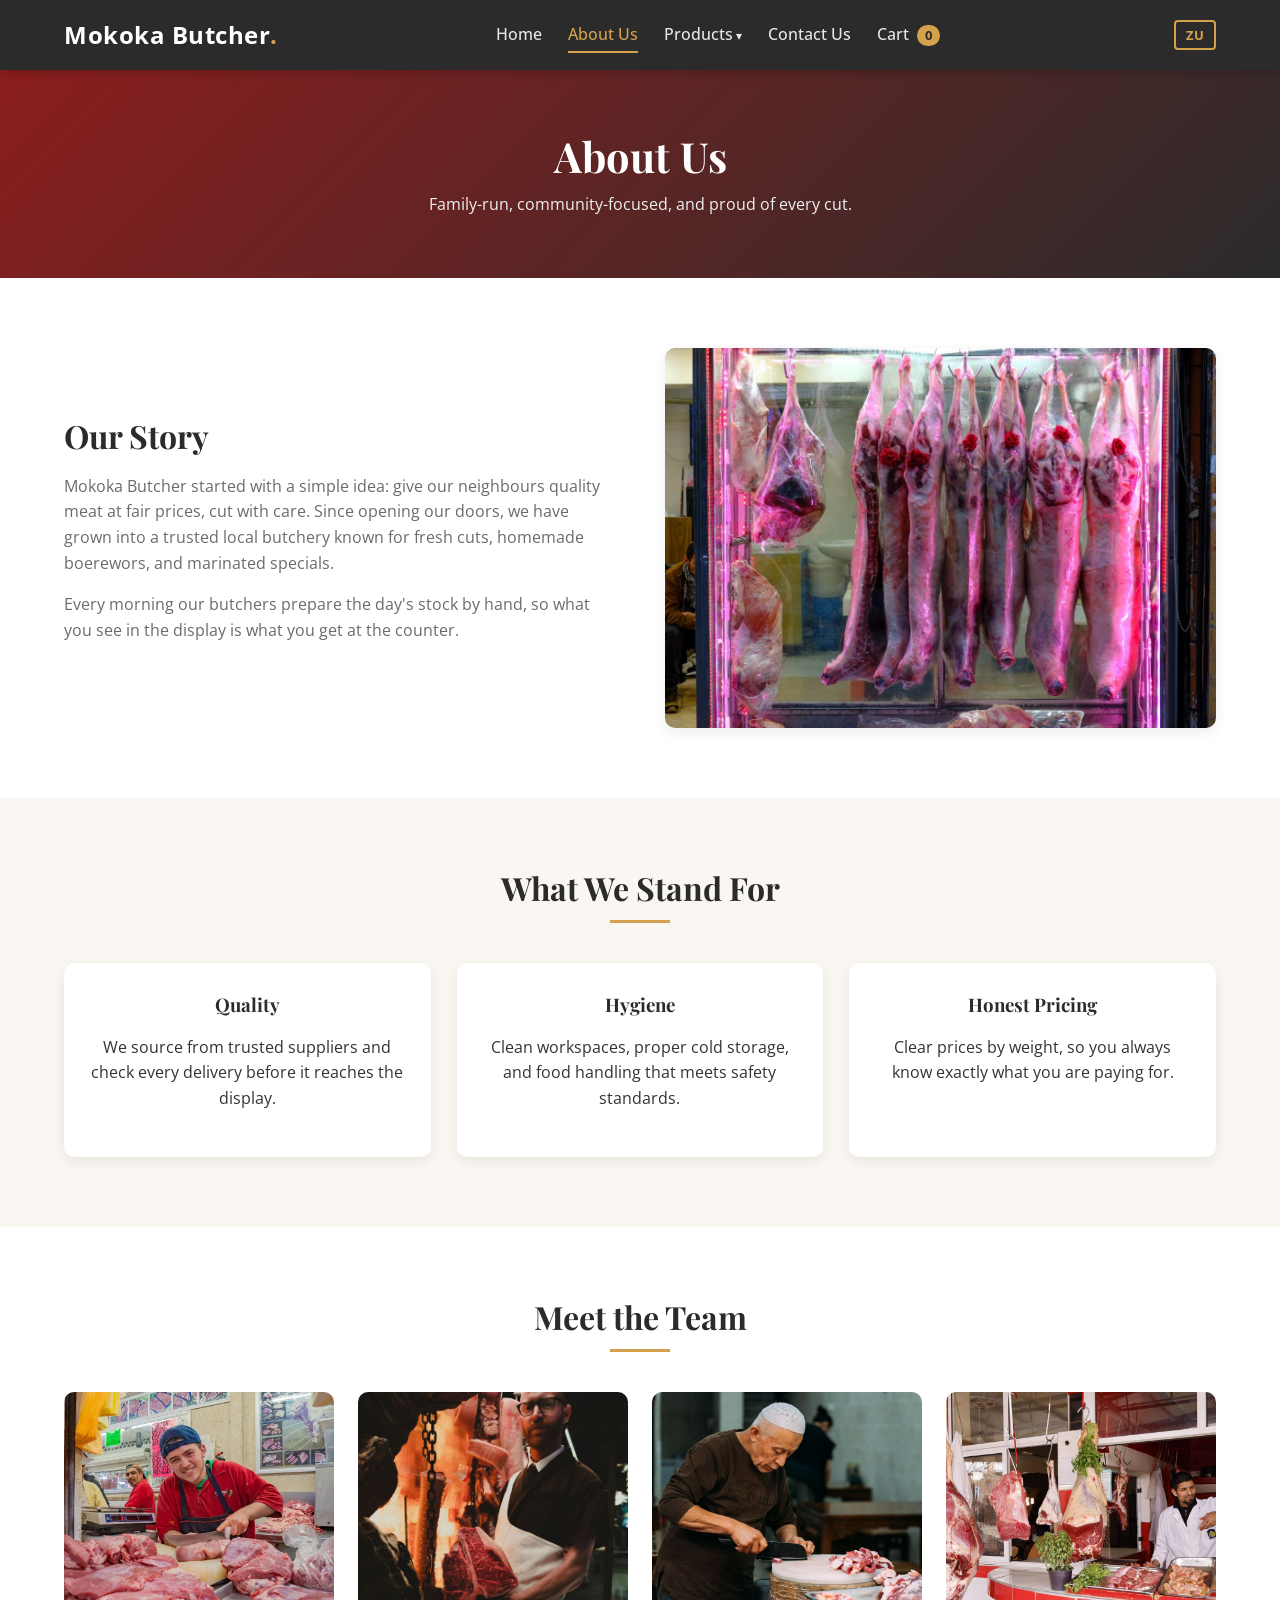
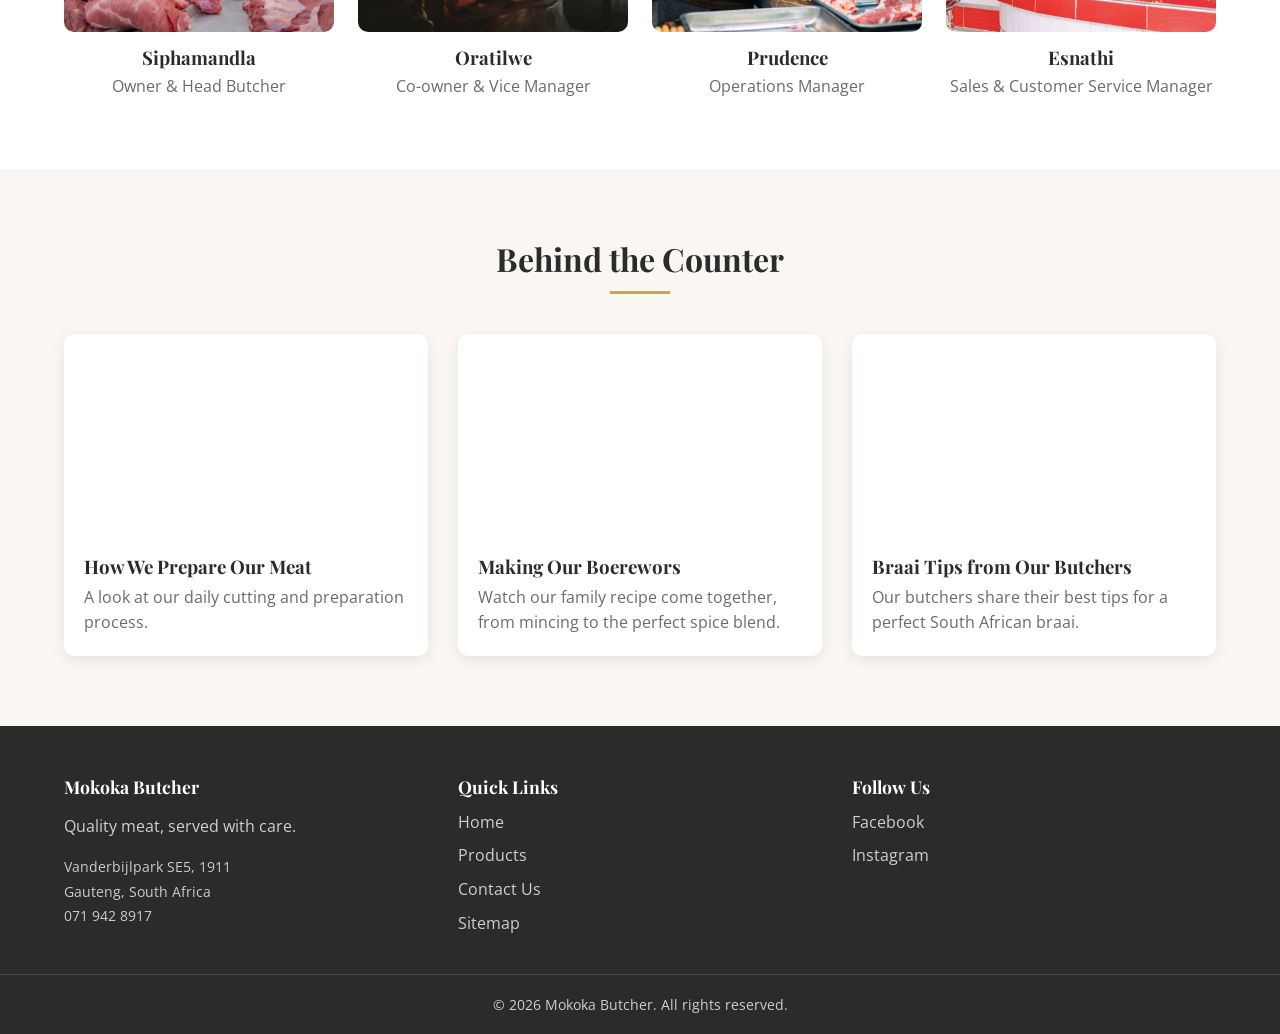
==== commit c6c9d0e8: "Part 2: real contact details — email, Facebook, Instagram on all pages; remove WhatsApp links" ====
--- a/about.html
+++ b/about.html
@@ -176,11 +176,9 @@
             <div>
                 <h3 data-i18n="footer.followus">Follow Us</h3>
                 <ul class="social-links">
-                    <!-- TODO: add real link -->
-                    <li><a href="#" target="_blank" rel="noopener noreferrer">Facebook</a></li>
-                    <!-- TODO: add real link -->
-                    <li><a href="#" target="_blank" rel="noopener noreferrer">Instagram</a></li>
-                    <li><a href="https://wa.me/27719428917" target="_blank" rel="noopener noreferrer">WhatsApp</a></li>
+                    <li><a href="https://www.facebook.com/profile.php?id=61595502146945" target="_blank" rel="noopener noreferrer" aria-label="Mokoka Butcher on Facebook">Facebook</a></li>
+                    <li><a href="https://www.instagram.com/mokokabutchery/" target="_blank" rel="noopener noreferrer" aria-label="Mokoka Butcher on Instagram">Instagram</a></li>
+
                 </ul>
             </div>
         </div>
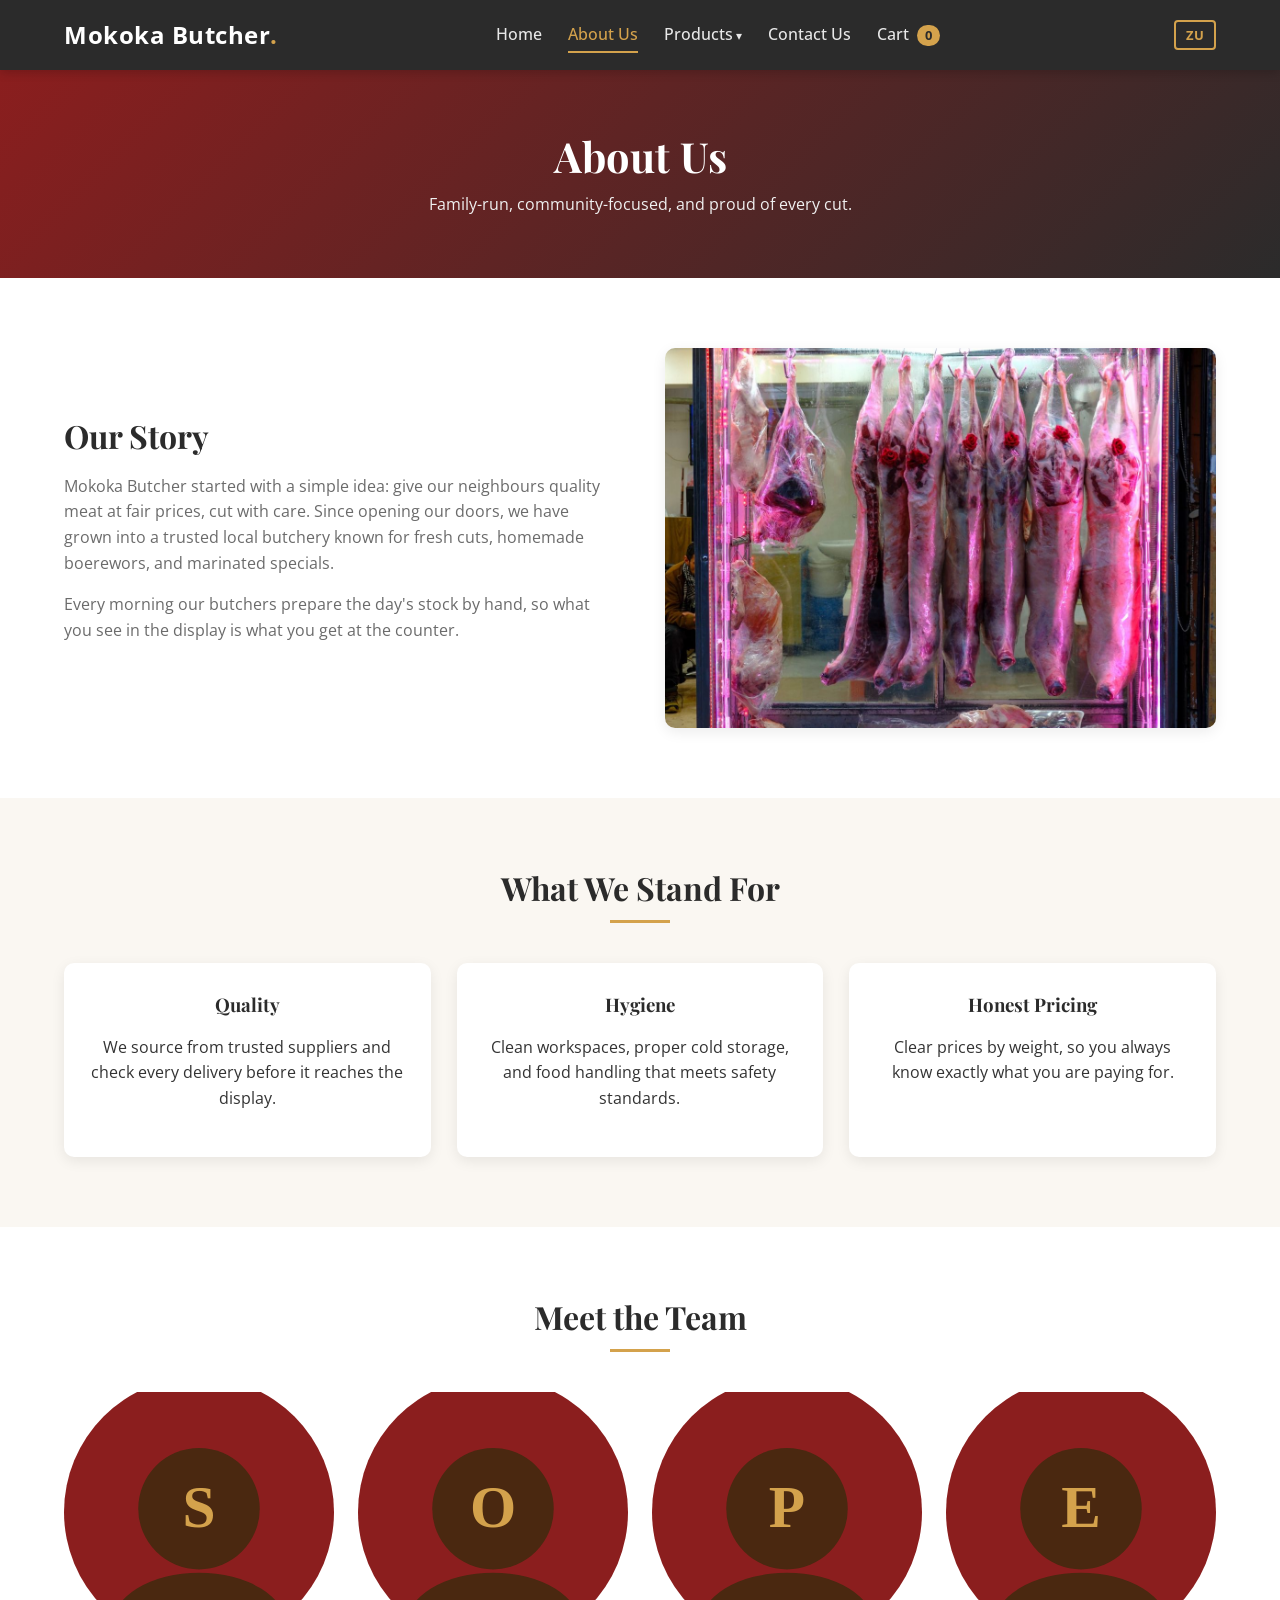
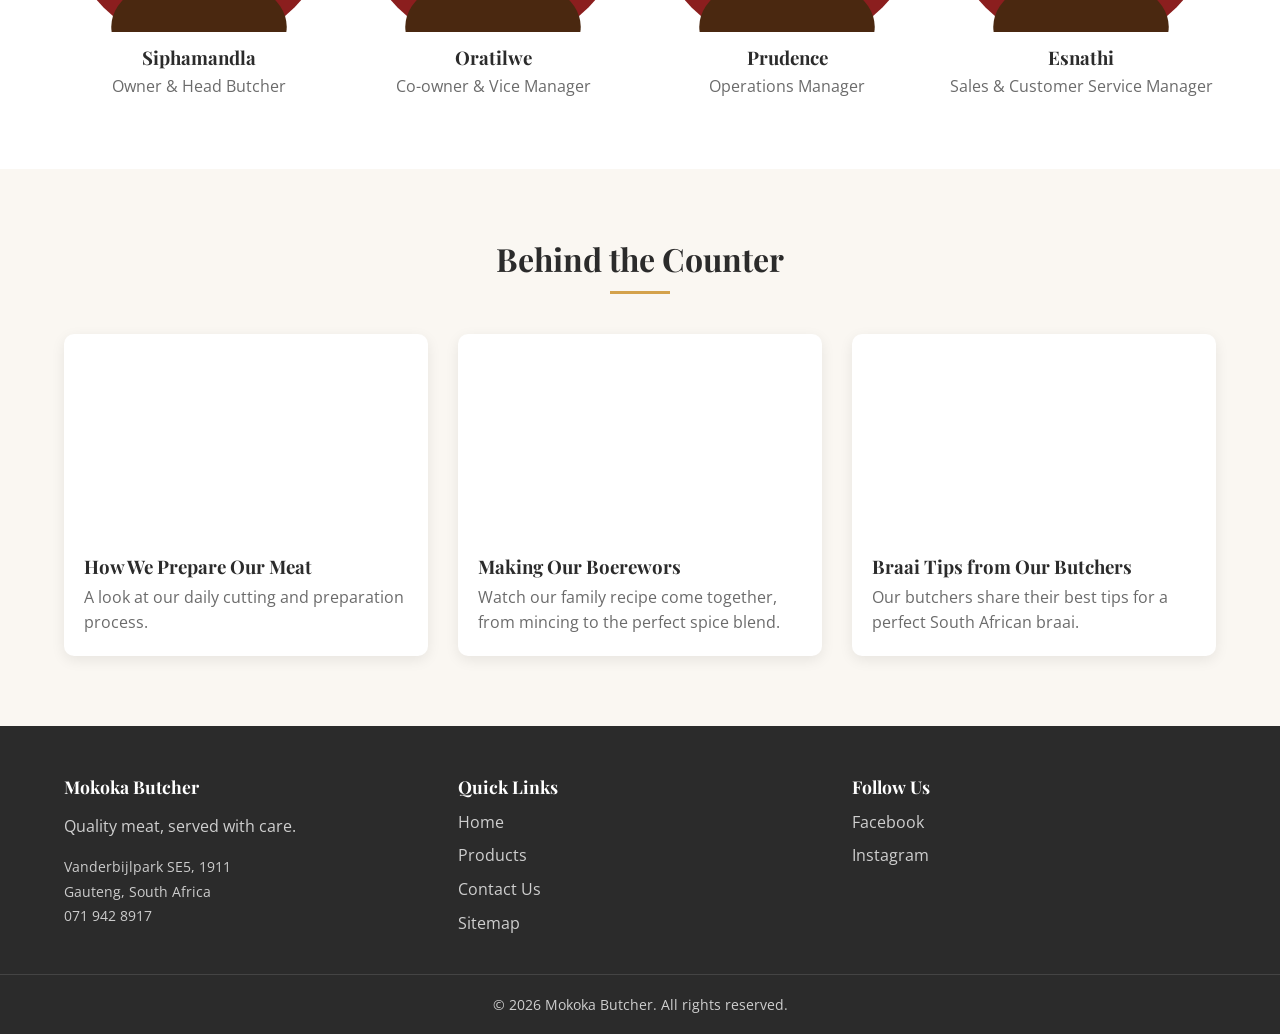
==== commit ae5faa6f: "Part 3: SVG avatars all 4 team members; swap chicken.jpg to chicken-counter-display.jpg" ====
--- a/about.html
+++ b/about.html
@@ -87,22 +87,22 @@
             <h2 class="section-title" data-i18n="about.team.title">Meet the Team</h2>
             <div class="team-grid">
                 <div class="team-card">
-                    <img src="images/owner2.jpg" alt="Siphamandla — Owner and Head Butcher at Mokoka Butcher">
+                    <img src="images/team-siphamandla.svg" alt="Portrait of Siphamandla, Owner and Head Butcher" width="400" height="400">
                     <h3>Siphamandla</h3>
                     <p>Owner &amp; Head Butcher</p>
                 </div>
                 <div class="team-card">
-                    <img src="images/owner1.jpg" alt="Oratilwe — Co-owner and Vice Manager at Mokoka Butcher">
+                    <img src="images/team-oratilwe.svg" alt="Portrait of Oratilwe, Co-owner and Vice Manager" width="400" height="400">
                     <h3>Oratilwe</h3>
                     <p>Co-owner &amp; Vice Manager</p>
                 </div>
                 <div class="team-card">
-                    <img src="images/butcher3.jpg" alt="Prudence — Operations Manager at Mokoka Butcher">
+                    <img src="images/team-prudence.svg" alt="Portrait of Prudence, Operations Manager" width="400" height="400">
                     <h3>Prudence</h3>
                     <p>Operations Manager</p>
                 </div>
                 <div class="team-card">
-                    <img src="images/counter.jpg" alt="Esnathi — Sales and Customer Service Manager at Mokoka Butcher">
+                    <img src="images/team-esnathi.svg" alt="Portrait of Esnathi, Sales and Customer Service Manager" width="400" height="400">
                     <h3>Esnathi</h3>
                     <p>Sales &amp; Customer Service Manager</p>
                 </div>
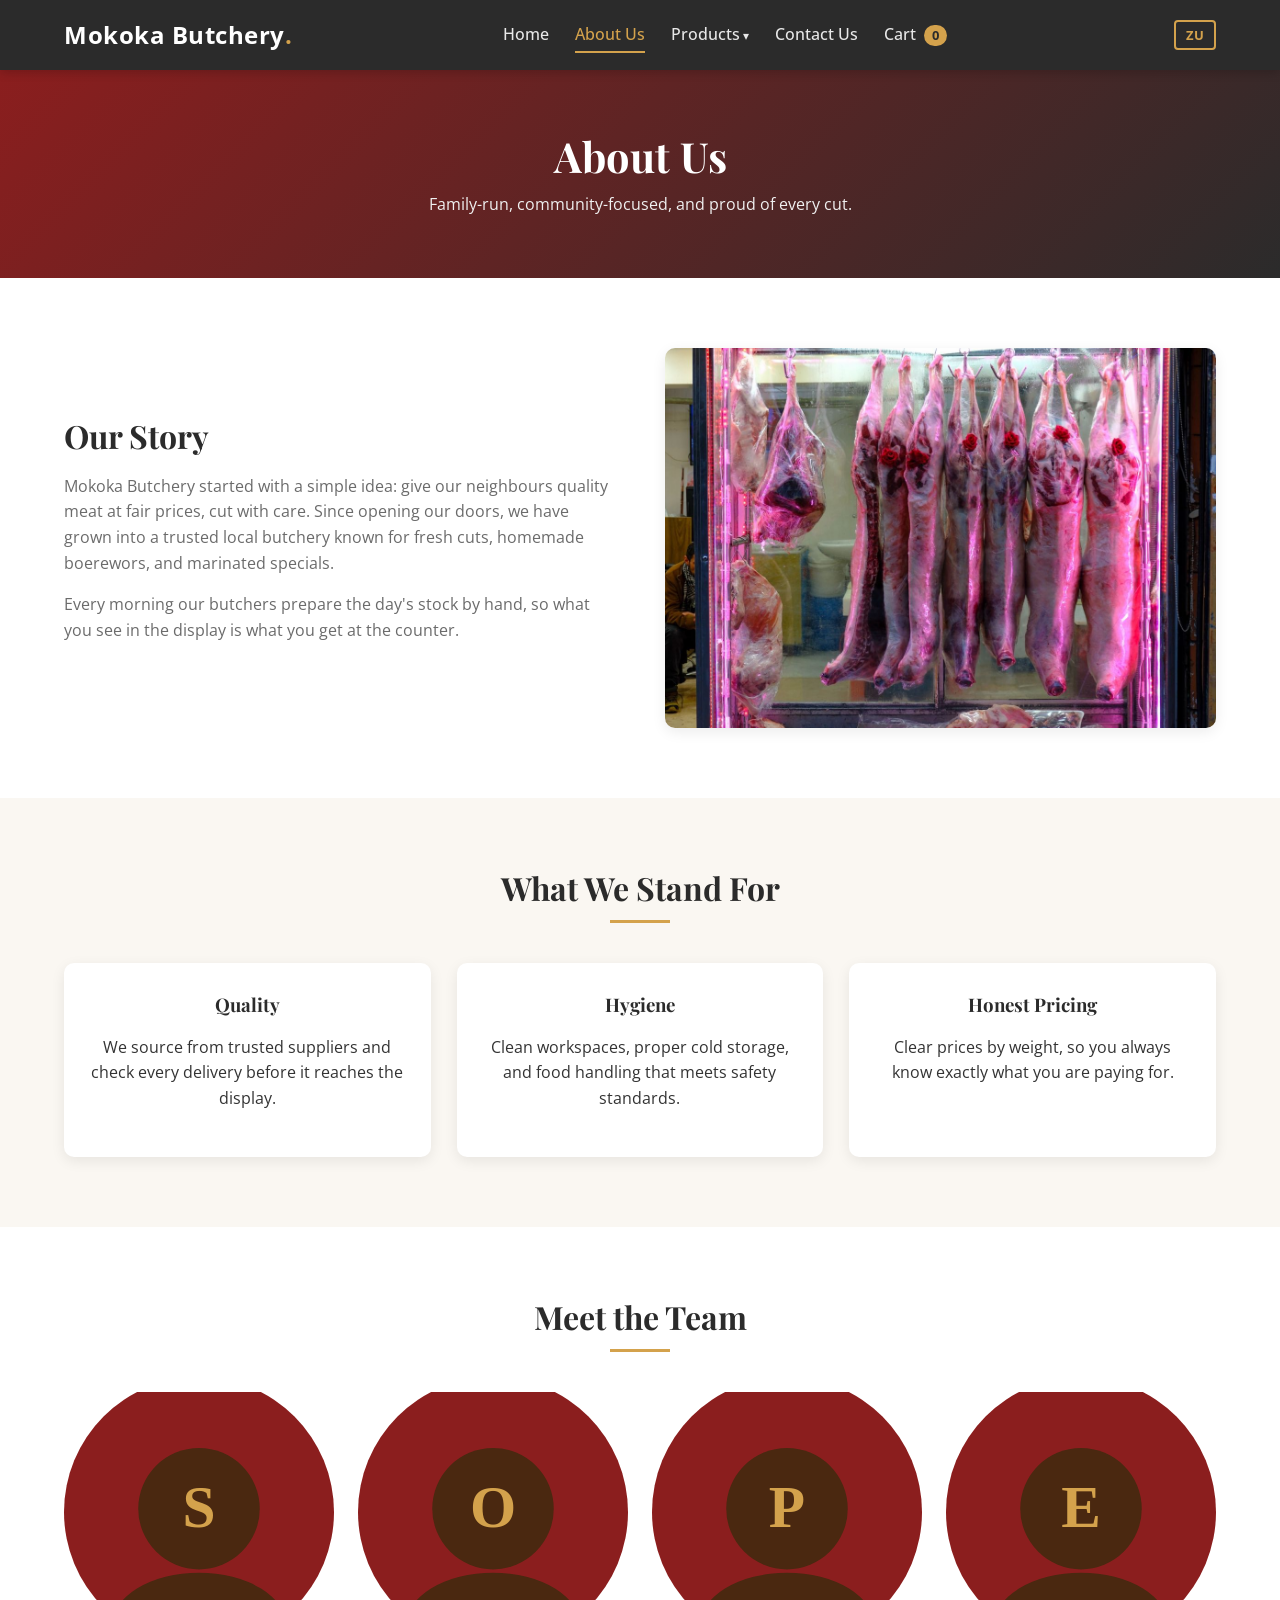
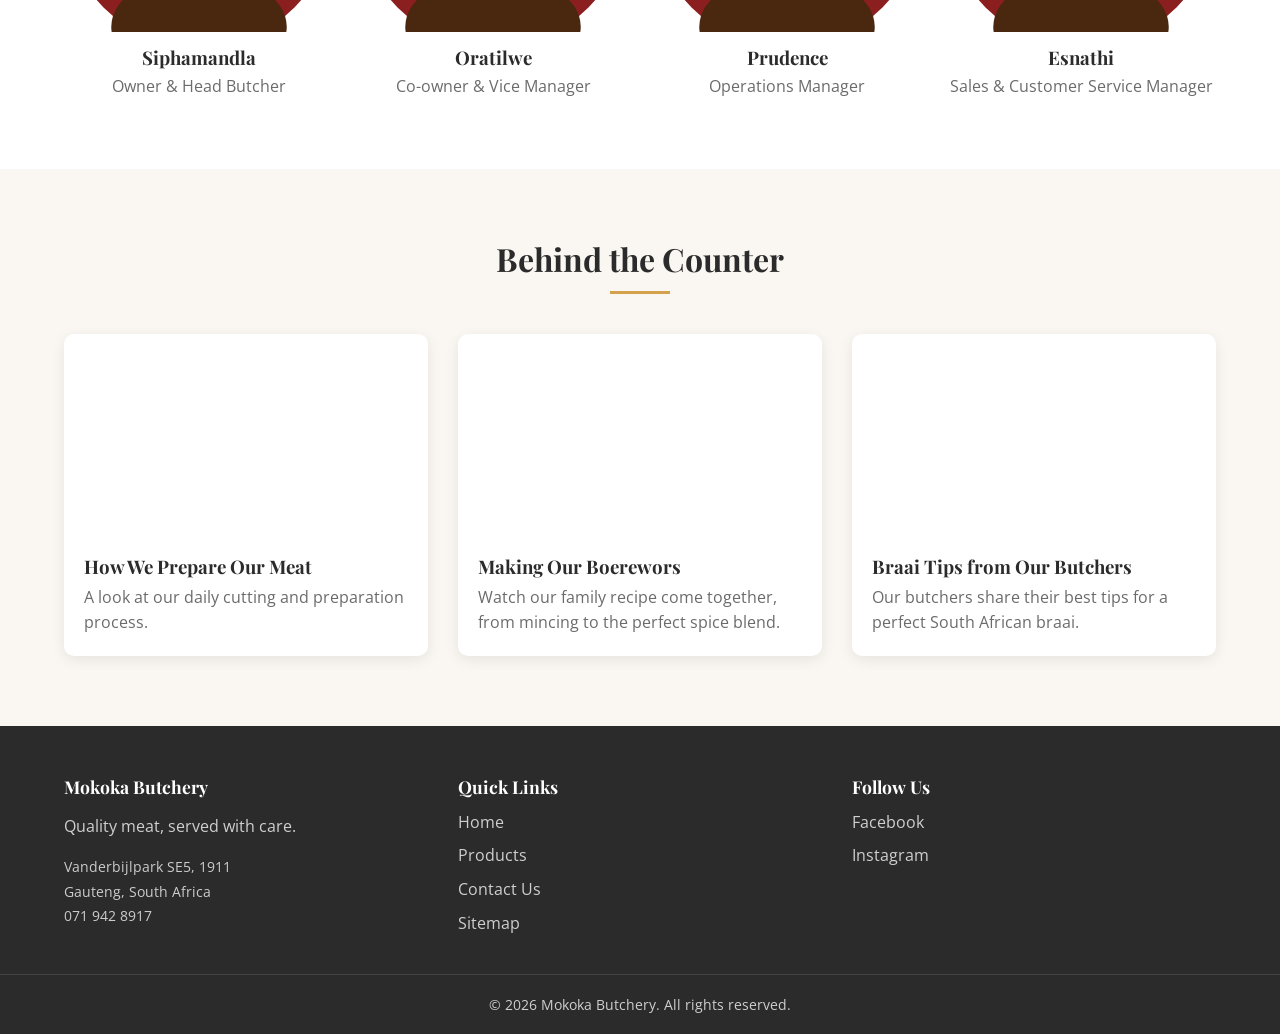
==== commit a25bbb1e: "Rename business to Mokoka Butchery" ====
--- a/about.html
+++ b/about.html
@@ -3,8 +3,8 @@
 <head>
     <meta charset="UTF-8">
     <meta name="viewport" content="width=device-width, initial-scale=1.0">
-    <meta name="description" content="Learn about Mokoka Butcher, our story, our values, and the team behind our meat in Vanderbijlpark SE5.">
-    <title>About Us | Mokoka Butcher</title>
+    <meta name="description" content="Learn about Mokoka Butchery, our story, our values, and the team behind our meat in Vanderbijlpark SE5.">
+    <title>About Us | Mokoka Butchery</title>
     <link rel="icon" type="image/svg+xml" href="images/favicon.svg">
     <link rel="preconnect" href="https://fonts.googleapis.com">
     <link rel="preconnect" href="https://fonts.gstatic.com" crossorigin>
@@ -16,7 +16,7 @@
     <!-- Navigation -->
     <header class="site-header">
         <div class="container nav-wrapper">
-            <a href="index.html" class="logo">Mokoka Butcher<span>.</span></a>
+            <a href="index.html" class="logo">Mokoka Butchery<span>.</span></a>
             <button class="menu-toggle" aria-label="Toggle navigation" aria-expanded="false">&#9776;</button>
             <nav class="main-nav" aria-label="Main navigation">
                 <ul>
@@ -51,11 +51,11 @@
         <div class="container split">
             <div class="split-text">
                 <h2 data-i18n="about.story.h2">Our Story</h2>
-                <p data-i18n="about.story.p1">Mokoka Butcher started with a simple idea: give our neighbours quality meat at fair prices, cut with care. Since opening our doors, we have grown into a trusted local butchery known for fresh cuts, homemade boerewors, and marinated specials.</p>
+                <p data-i18n="about.story.p1">Mokoka Butchery started with a simple idea: give our neighbours quality meat at fair prices, cut with care. Since opening our doors, we have grown into a trusted local butchery known for fresh cuts, homemade boerewors, and marinated specials.</p>
                 <p data-i18n="about.story.p2">Every morning our butchers prepare the day's stock by hand, so what you see in the display is what you get at the counter.</p>
             </div>
             <div class="split-image">
-                <img src="images/about-shop.jpg" alt="Inside Mokoka Butcher in Vanderbijlpark SE5">
+                <img src="images/about-shop.jpg" alt="Inside Mokoka Butchery in Vanderbijlpark SE5">
             </div>
         </div>
     </section>
@@ -118,7 +118,7 @@
                 <div class="video-card">
                     <iframe
                         src="https://www.youtube-nocookie.com/embed/WrOzwoMKzH4"
-                        title="How We Prepare Our Meat — Mokoka Butcher"
+                        title="How We Prepare Our Meat — Mokoka Butchery"
                         loading="lazy"
                         allow="accelerometer; autoplay; clipboard-write; encrypted-media; gyroscope; picture-in-picture"
                         allowfullscreen>
@@ -129,7 +129,7 @@
                 <div class="video-card">
                     <iframe
                         src="https://www.youtube-nocookie.com/embed/WZeI_nXt8nI"
-                        title="Making Our Boerewors — Mokoka Butcher"
+                        title="Making Our Boerewors — Mokoka Butchery"
                         loading="lazy"
                         allow="accelerometer; autoplay; clipboard-write; encrypted-media; gyroscope; picture-in-picture"
                         allowfullscreen>
@@ -140,7 +140,7 @@
                 <div class="video-card">
                     <iframe
                         src="https://www.youtube-nocookie.com/embed/9Z5yUQCzfNs"
-                        title="Braai Tips from Our Butchers — Mokoka Butcher"
+                        title="Braai Tips from Our Butchers — Mokoka Butchery"
                         loading="lazy"
                         allow="accelerometer; autoplay; clipboard-write; encrypted-media; gyroscope; picture-in-picture"
                         allowfullscreen>
@@ -156,7 +156,7 @@
     <footer class="site-footer">
         <div class="container footer-grid">
             <div>
-                <h3>Mokoka Butcher</h3>
+                <h3>Mokoka Butchery</h3>
                 <p>Quality meat, served with care.</p>
                 <address>
                     Vanderbijlpark SE5, 1911<br>
@@ -183,7 +183,7 @@
             </div>
         </div>
         <div class="footer-bottom">
-            <p data-i18n="footer.copyright">&copy; 2026 Mokoka Butcher. All rights reserved.</p>
+            <p data-i18n="footer.copyright">&copy; 2026 Mokoka Butchery. All rights reserved.</p>
         </div>
     </footer>
 
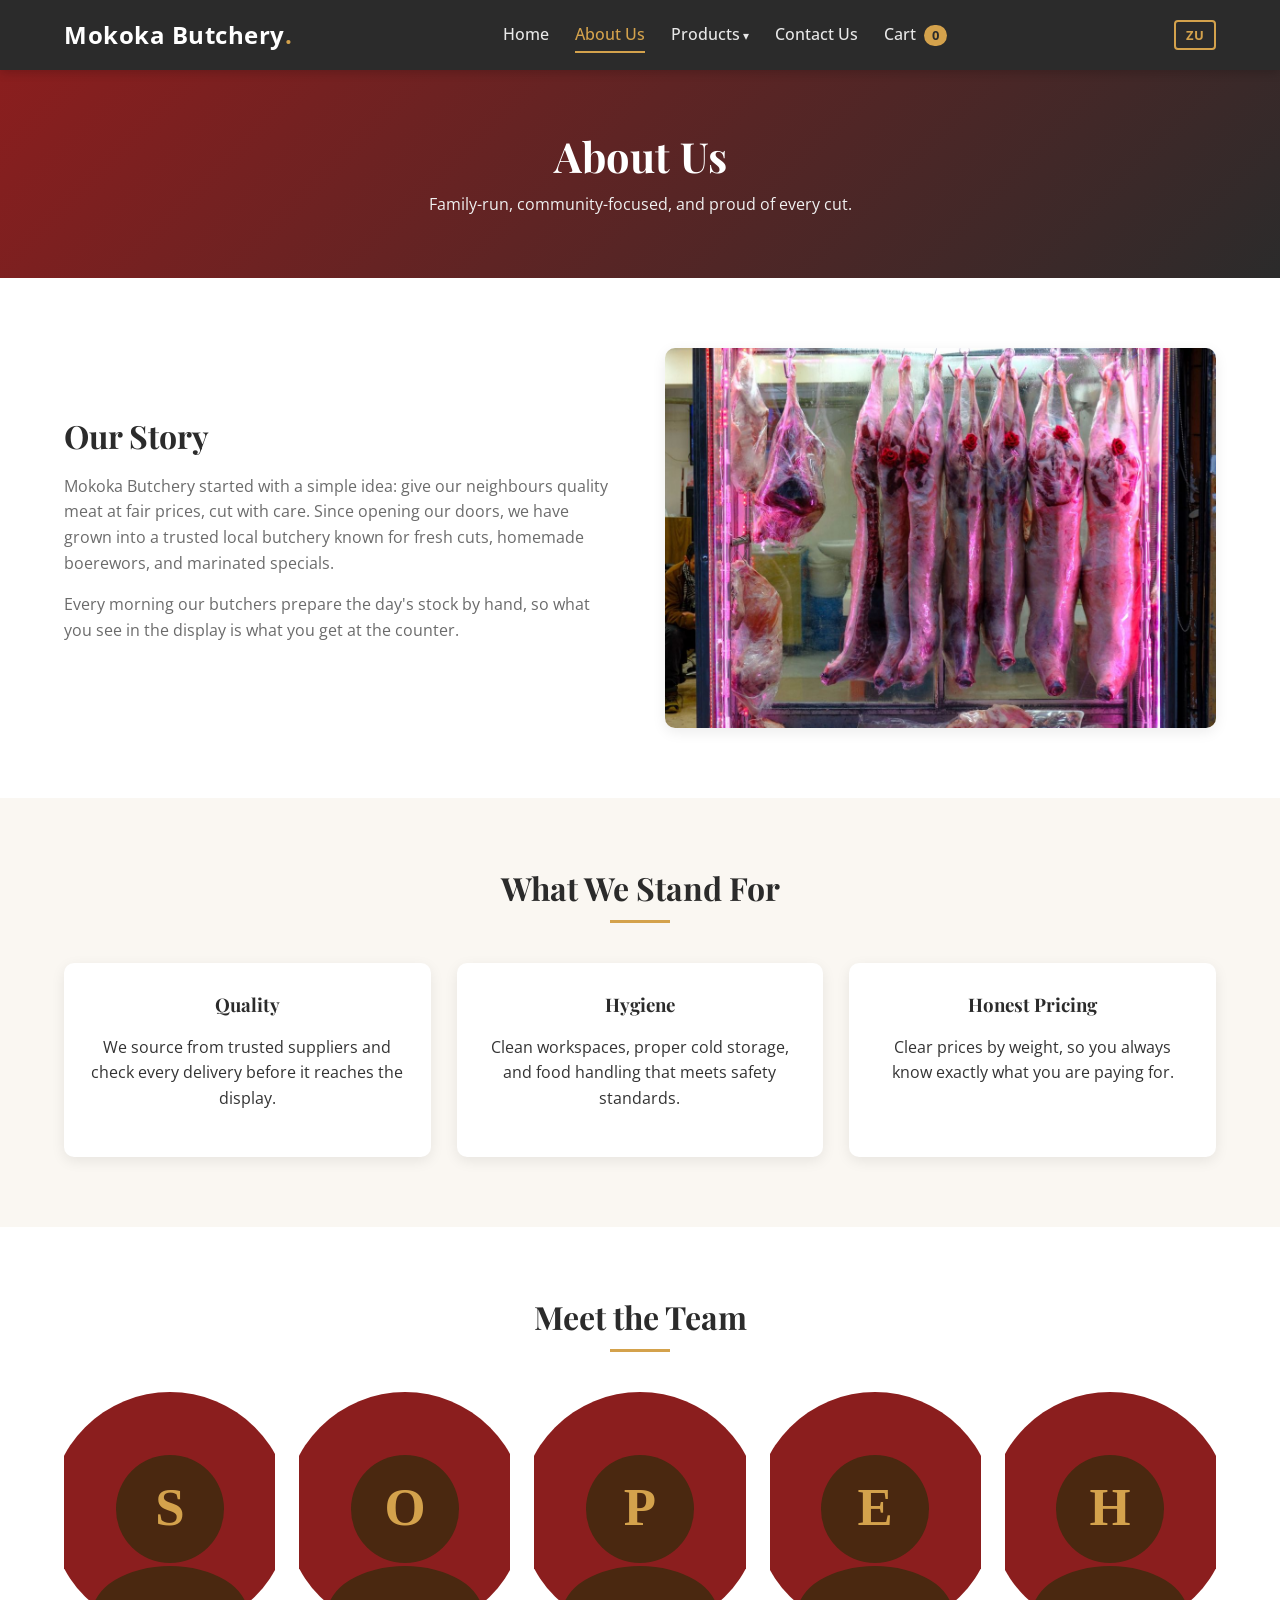
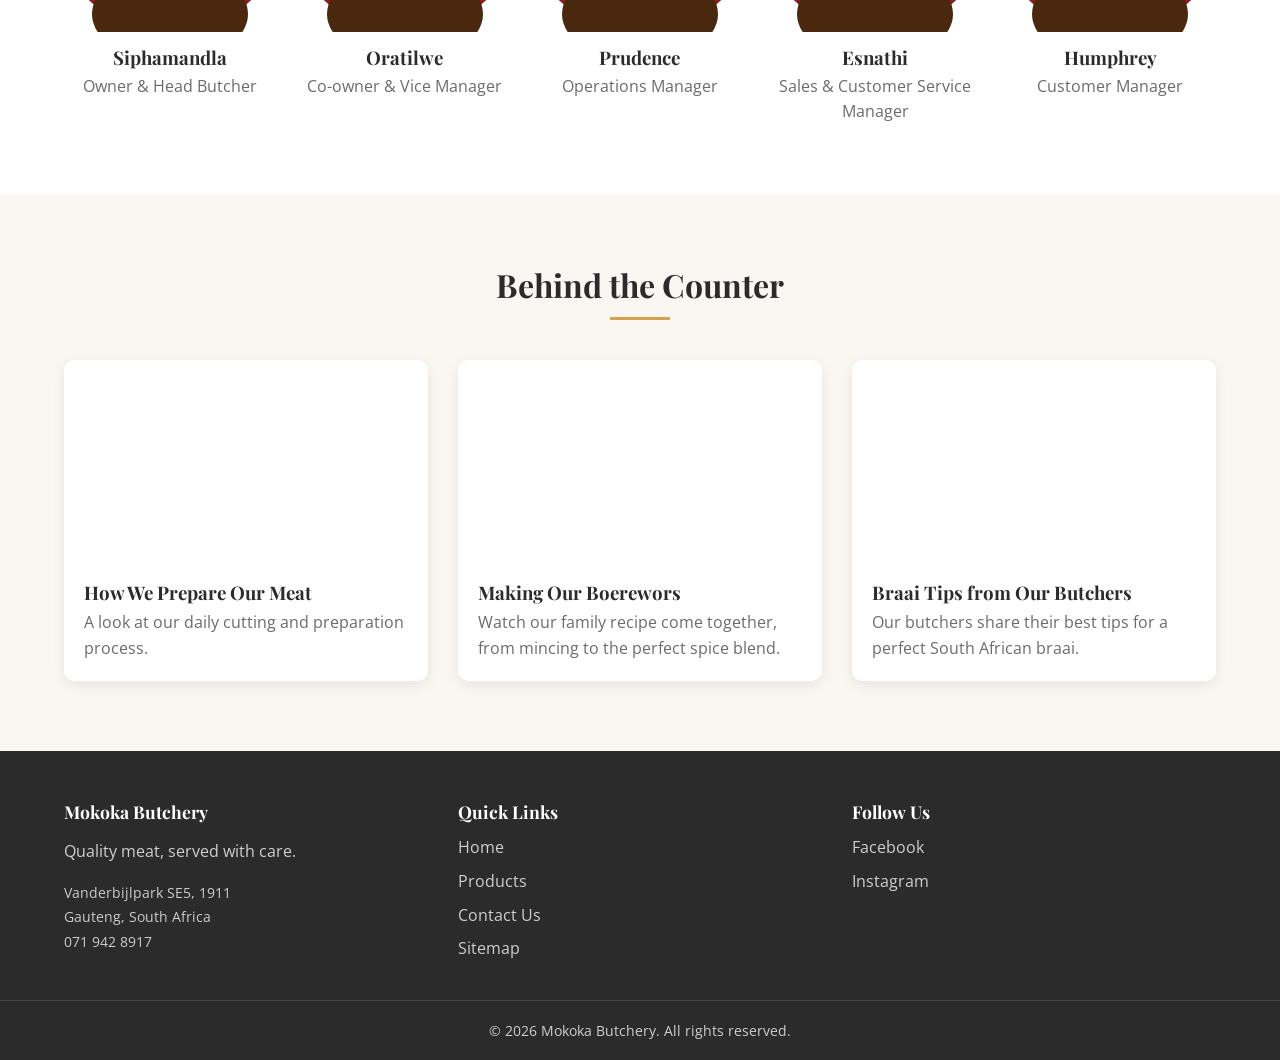
==== commit 1e67cf91: "feat: add Humphrey to team, update README tasks and Zulu status" ====
--- a/about.html
+++ b/about.html
@@ -106,6 +106,11 @@
                     <h3>Esnathi</h3>
                     <p>Sales &amp; Customer Service Manager</p>
                 </div>
+                <div class="team-card">
+                    <img src="images/team-humphrey.svg" alt="Portrait of Humphrey, Customer Manager" width="400" height="400">
+                    <h3>Humphrey</h3>
+                    <p>Customer Manager</p>
+                </div>
             </div>
         </div>
     </section>
@@ -176,8 +181,8 @@
             <div>
                 <h3 data-i18n="footer.followus">Follow Us</h3>
                 <ul class="social-links">
-                    <li><a href="https://www.facebook.com/profile.php?id=61595502146945" target="_blank" rel="noopener noreferrer" aria-label="Mokoka Butcher on Facebook">Facebook</a></li>
-                    <li><a href="https://www.instagram.com/mokokabutchery/" target="_blank" rel="noopener noreferrer" aria-label="Mokoka Butcher on Instagram">Instagram</a></li>
+                    <li><a href="https://www.facebook.com/profile.php?id=61595502146945" target="_blank" rel="noopener noreferrer" aria-label="Mokoka Butchery on Facebook">Facebook</a></li>
+                    <li><a href="https://www.instagram.com/mokokabutchery/" target="_blank" rel="noopener noreferrer" aria-label="Mokoka Butchery on Instagram">Instagram</a></li>
 
                 </ul>
             </div>
--- a/css/style.css
+++ b/css/style.css
@@ -1,5 +1,5 @@
 /* ==========================================================
-   Mokoka Butcher - Main Stylesheet
+   Mokoka Butchery - Main Stylesheet
    ========================================================== */
 
 /* ---------- Base & Variables ---------- */
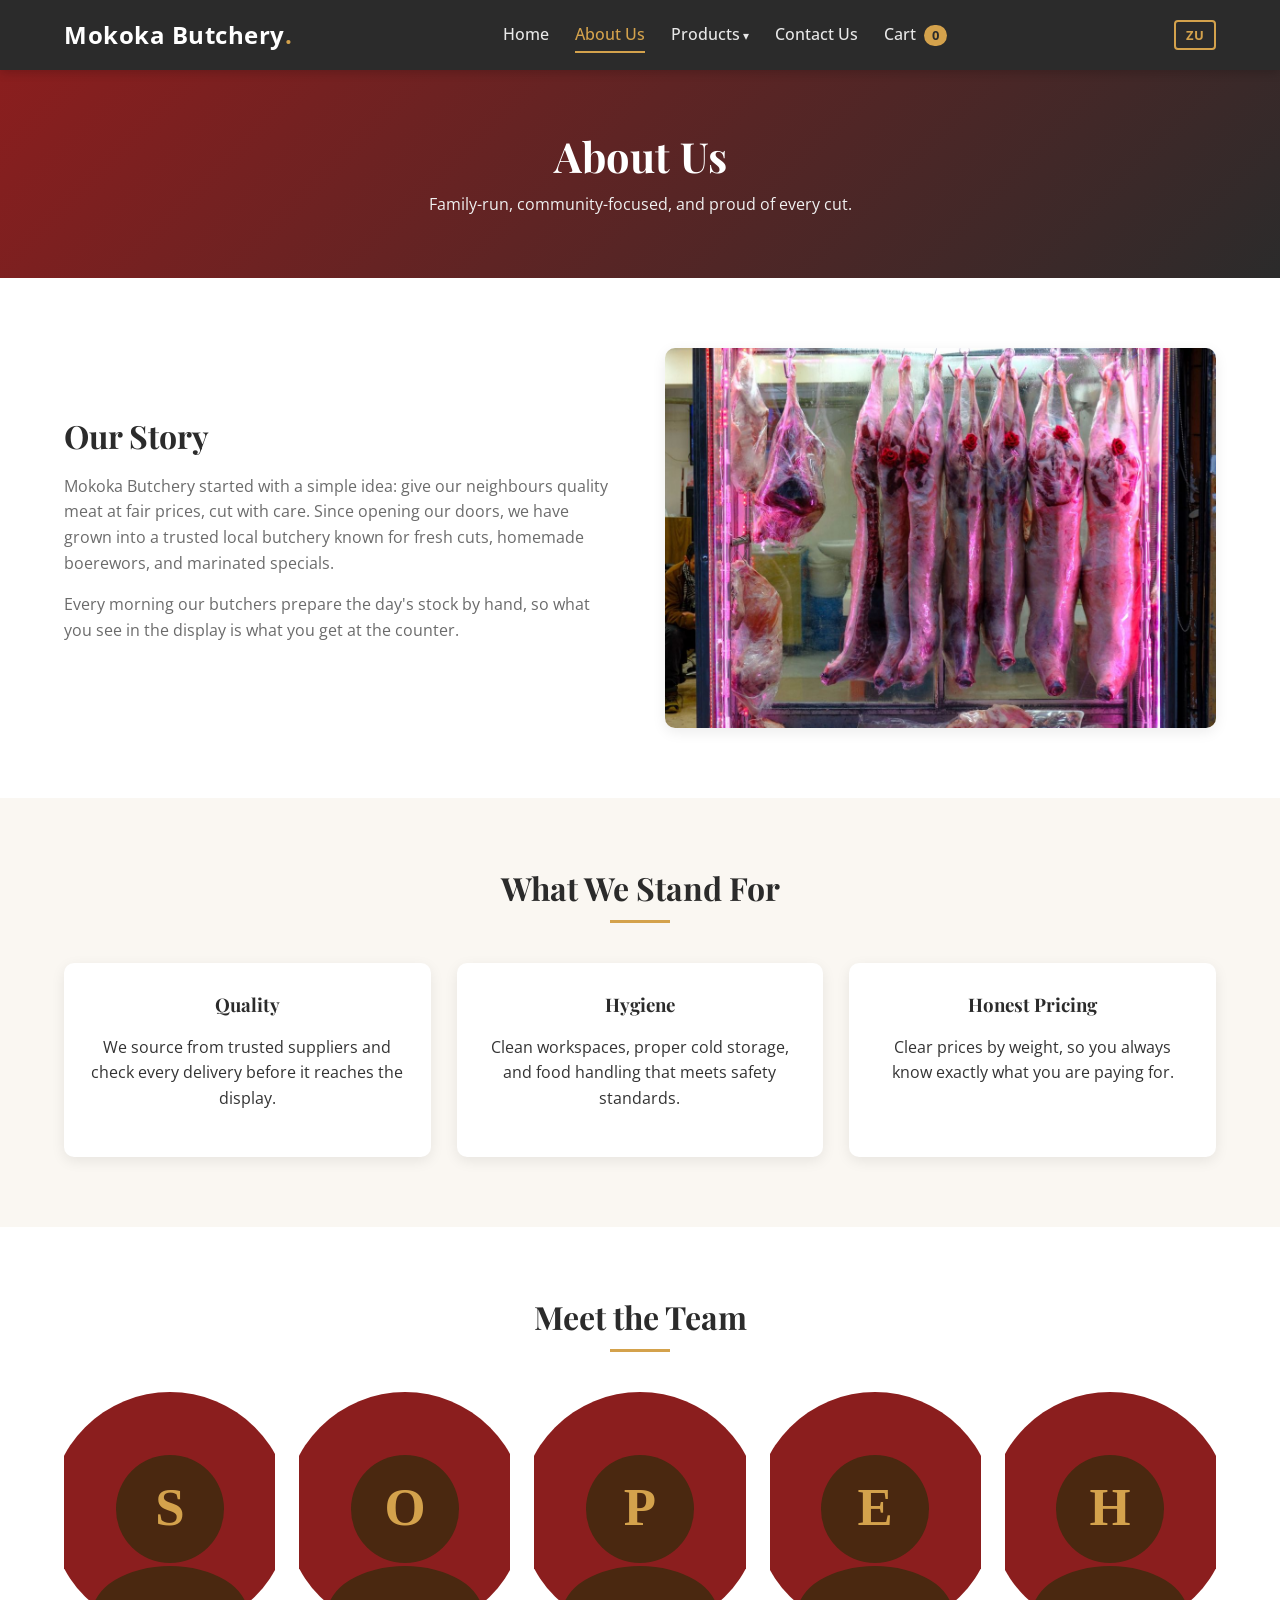
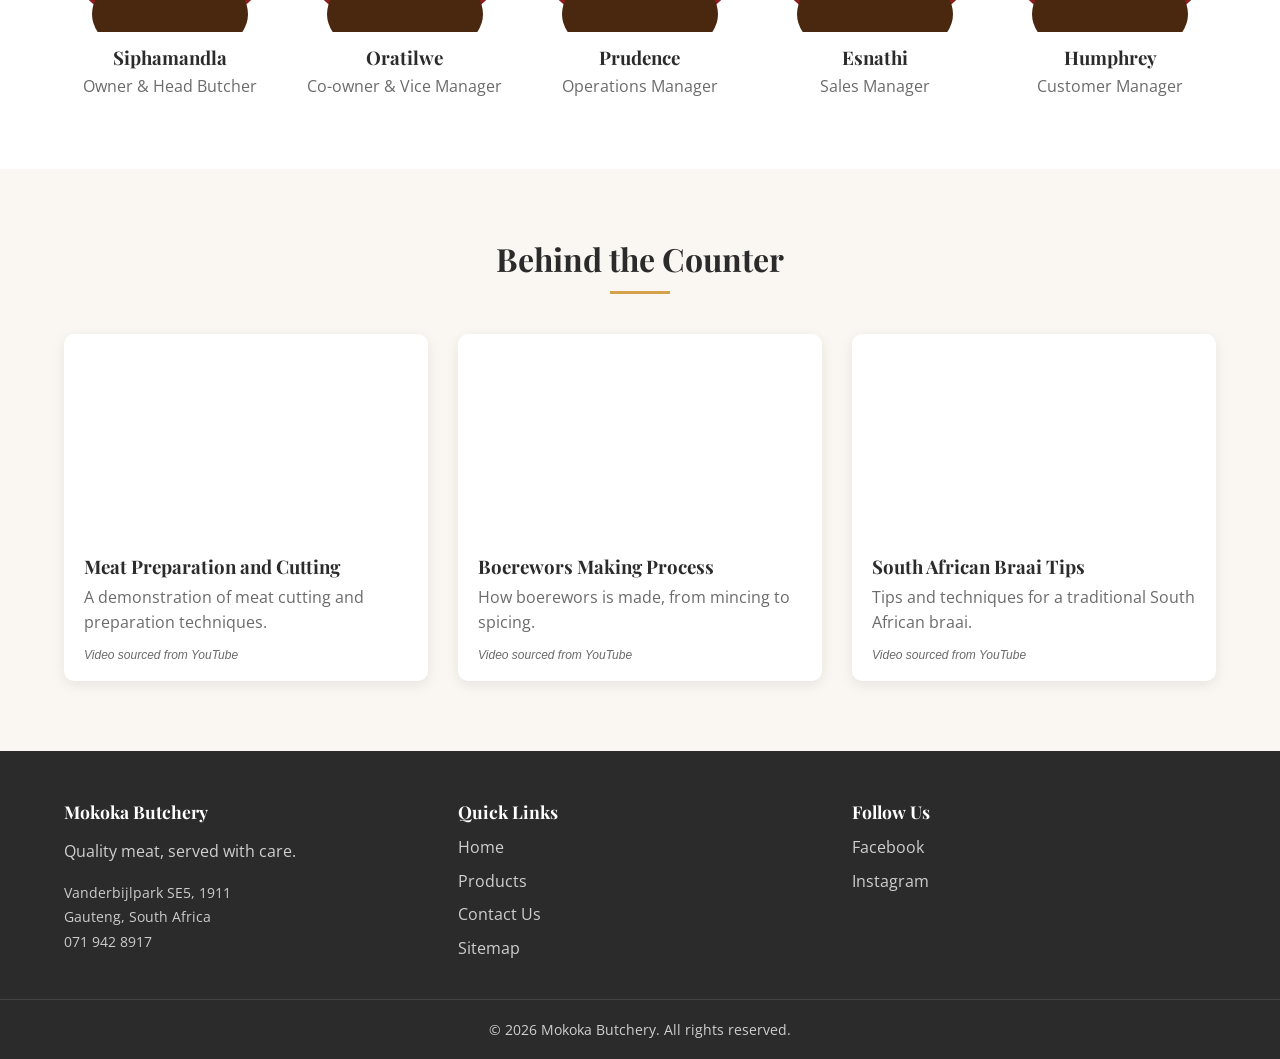
==== commit 4b3720a4: "fix: final submission fixes - Esnathi role updated to Sales Manager - DAFF broken link replaced with" ====
--- a/about.html
+++ b/about.html
@@ -102,9 +102,9 @@
                     <p>Operations Manager</p>
                 </div>
                 <div class="team-card">
-                    <img src="images/team-esnathi.svg" alt="Portrait of Esnathi, Sales and Customer Service Manager" width="400" height="400">
+                    <img src="images/team-esnathi.svg" alt="Portrait of Esnathi, Sales Manager" width="400" height="400">
                     <h3>Esnathi</h3>
-                    <p>Sales &amp; Customer Service Manager</p>
+                    <p>Sales Manager</p>
                 </div>
                 <div class="team-card">
                     <img src="images/team-humphrey.svg" alt="Portrait of Humphrey, Customer Manager" width="400" height="400">
@@ -122,36 +122,39 @@
             <div class="video-grid">
                 <div class="video-card">
                     <iframe
-                        src="https://www.youtube-nocookie.com/embed/WrOzwoMKzH4"
-                        title="How We Prepare Our Meat — Mokoka Butchery"
+                        src="https://www.youtube.com/embed/WrOzwoMKzH4"
+                        title="Meat preparation and cutting demonstration"
                         loading="lazy"
                         allow="accelerometer; autoplay; clipboard-write; encrypted-media; gyroscope; picture-in-picture"
                         allowfullscreen>
                     </iframe>
-                    <h3 data-i18n="about.video1.h">How We Prepare Our Meat</h3>
-                    <p data-i18n="about.video1.p">A look at our daily cutting and preparation process.</p>
+                    <h3 data-i18n="about.video1.h">Meat Preparation and Cutting</h3>
+                    <p data-i18n="about.video1.p">A demonstration of meat cutting and preparation techniques.</p>
+                    <p class="video-credit">Video sourced from YouTube</p>
                 </div>
                 <div class="video-card">
                     <iframe
-                        src="https://www.youtube-nocookie.com/embed/WZeI_nXt8nI"
-                        title="Making Our Boerewors — Mokoka Butchery"
+                        src="https://www.youtube.com/embed/WZeI_nXt8nI"
+                        title="Boerewors making process demonstration"
                         loading="lazy"
                         allow="accelerometer; autoplay; clipboard-write; encrypted-media; gyroscope; picture-in-picture"
                         allowfullscreen>
                     </iframe>
-                    <h3 data-i18n="about.video2.h">Making Our Boerewors</h3>
-                    <p data-i18n="about.video2.p">Watch our family recipe come together, from mincing to the perfect spice blend.</p>
+                    <h3 data-i18n="about.video2.h">Boerewors Making Process</h3>
+                    <p data-i18n="about.video2.p">How boerewors is made, from mincing to spicing.</p>
+                    <p class="video-credit">Video sourced from YouTube</p>
                 </div>
                 <div class="video-card">
                     <iframe
-                        src="https://www.youtube-nocookie.com/embed/9Z5yUQCzfNs"
-                        title="Braai Tips from Our Butchers — Mokoka Butchery"
+                        src="https://www.youtube.com/embed/3BOI9TiIW8Q"
+                        title="South African braai tips and techniques"
                         loading="lazy"
                         allow="accelerometer; autoplay; clipboard-write; encrypted-media; gyroscope; picture-in-picture"
                         allowfullscreen>
                     </iframe>
-                    <h3 data-i18n="about.video3.h">Braai Tips from Our Butchers</h3>
-                    <p data-i18n="about.video3.p">Our butchers share their best tips for a perfect South African braai.</p>
+                    <h3 data-i18n="about.video3.h">South African Braai Tips</h3>
+                    <p data-i18n="about.video3.p">Tips and techniques for a traditional South African braai.</p>
+                    <p class="video-credit">Video sourced from YouTube</p>
                 </div>
             </div>
         </div>
--- a/css/style.css
+++ b/css/style.css
@@ -958,6 +958,13 @@
     color: var(--muted);
 }
 
+.video-credit {
+    font-size: 0.75rem;
+    color: var(--muted);
+    margin: -10px 20px 16px !important;
+    font-style: italic;
+}
+
 /* ---------- Language Toggle Button ---------- */
 .lang-btn {
     background: transparent;
